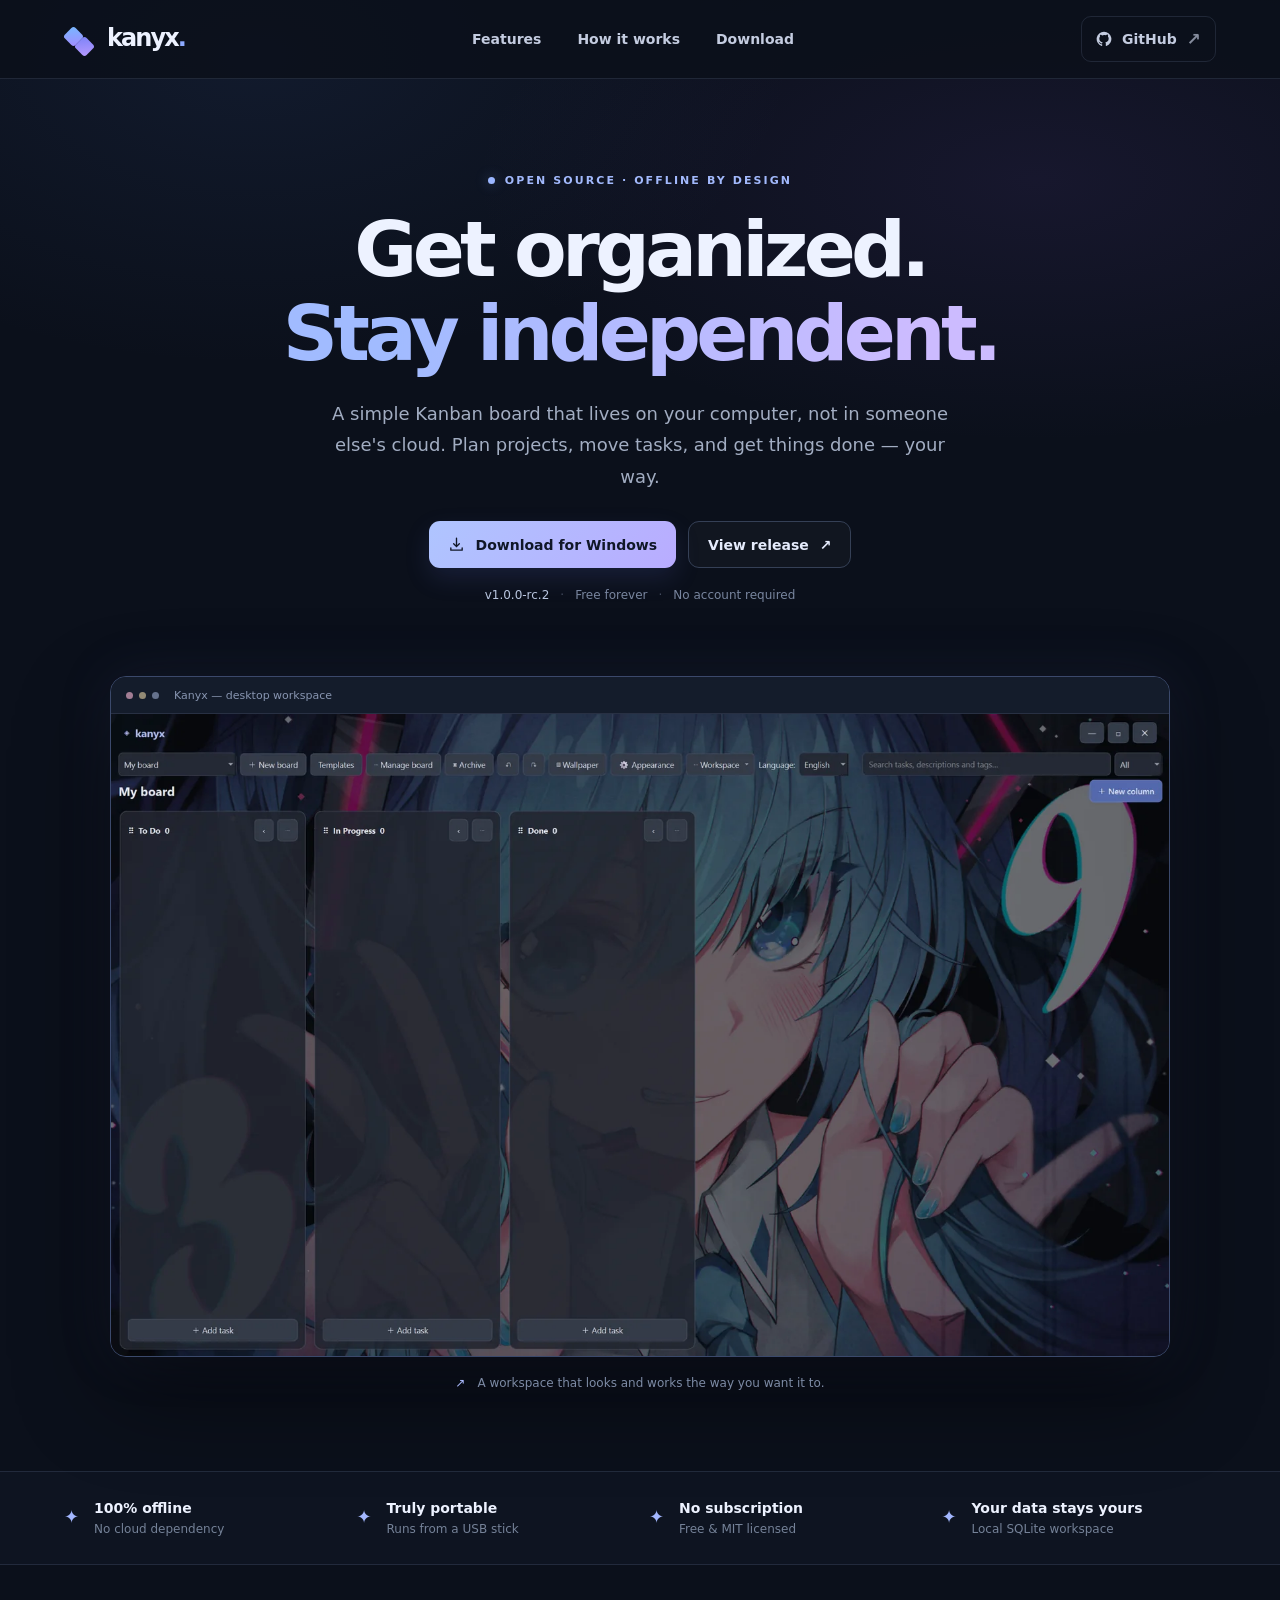
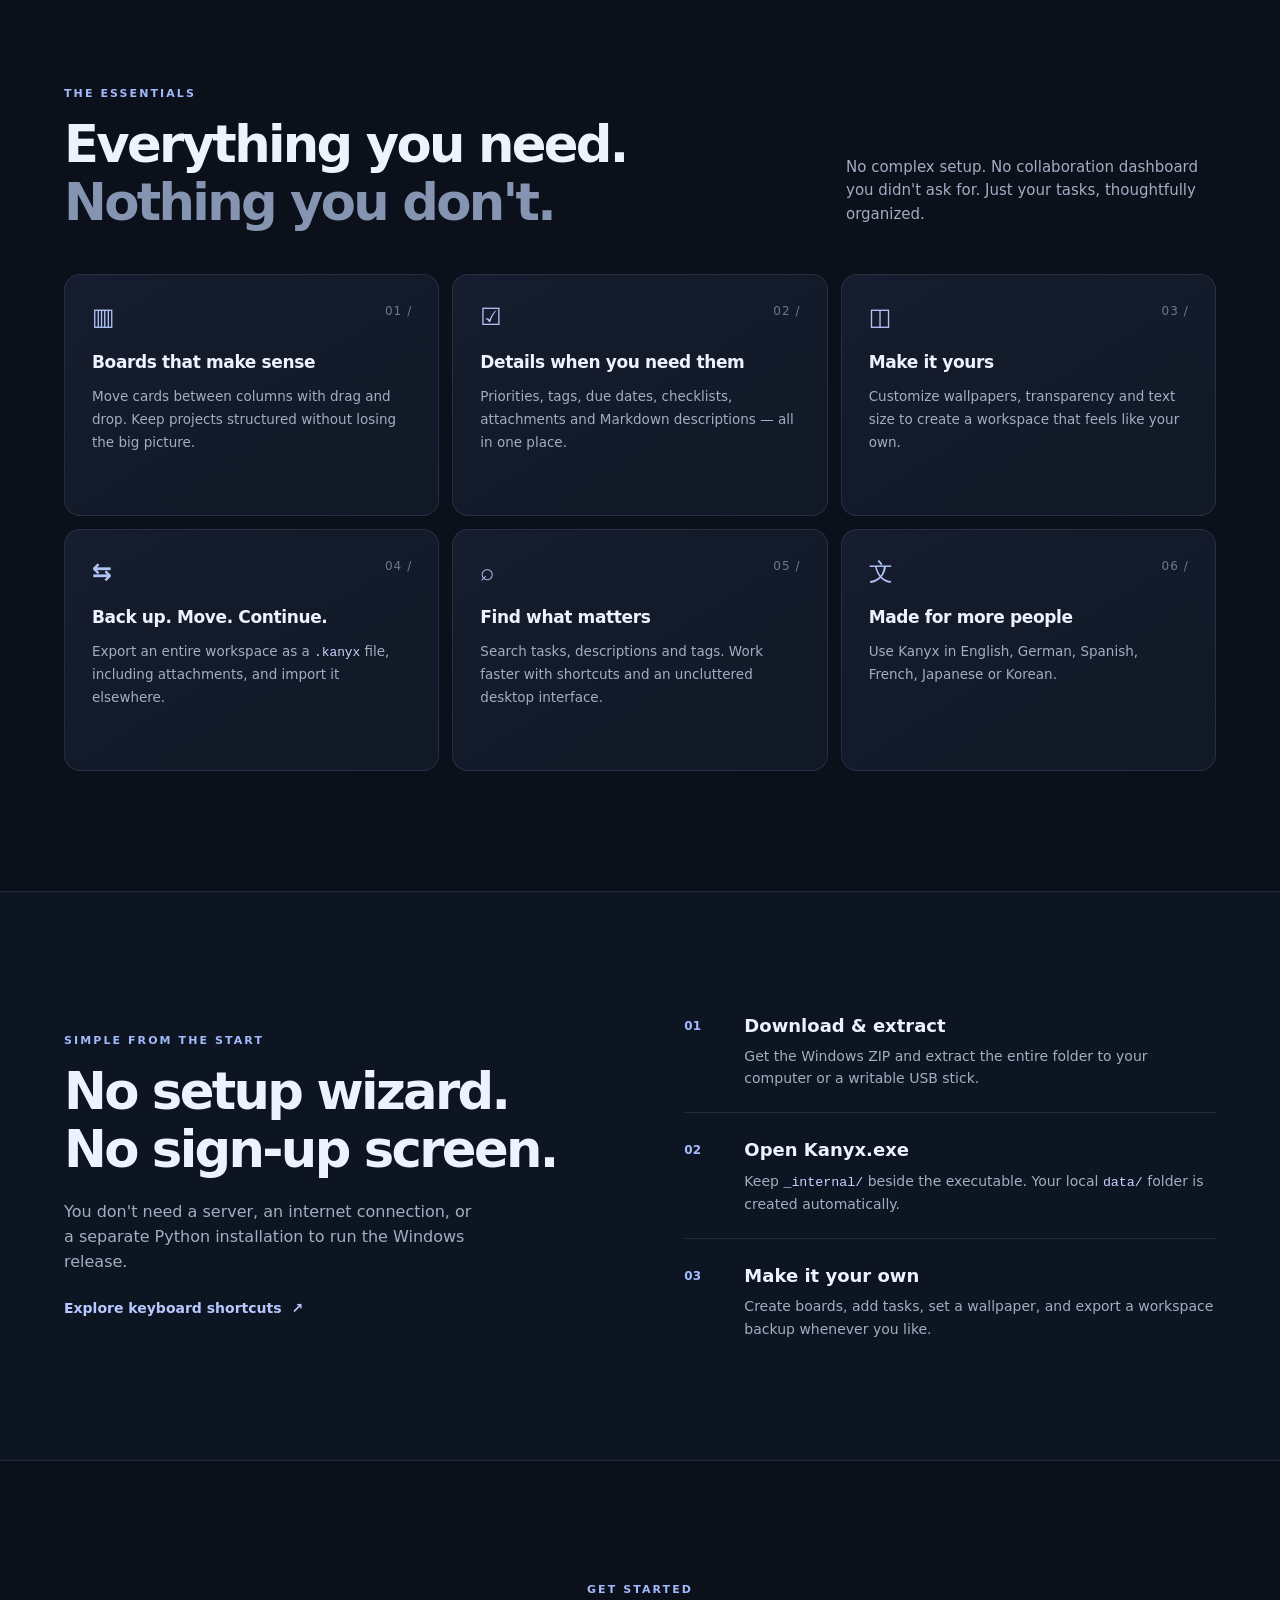
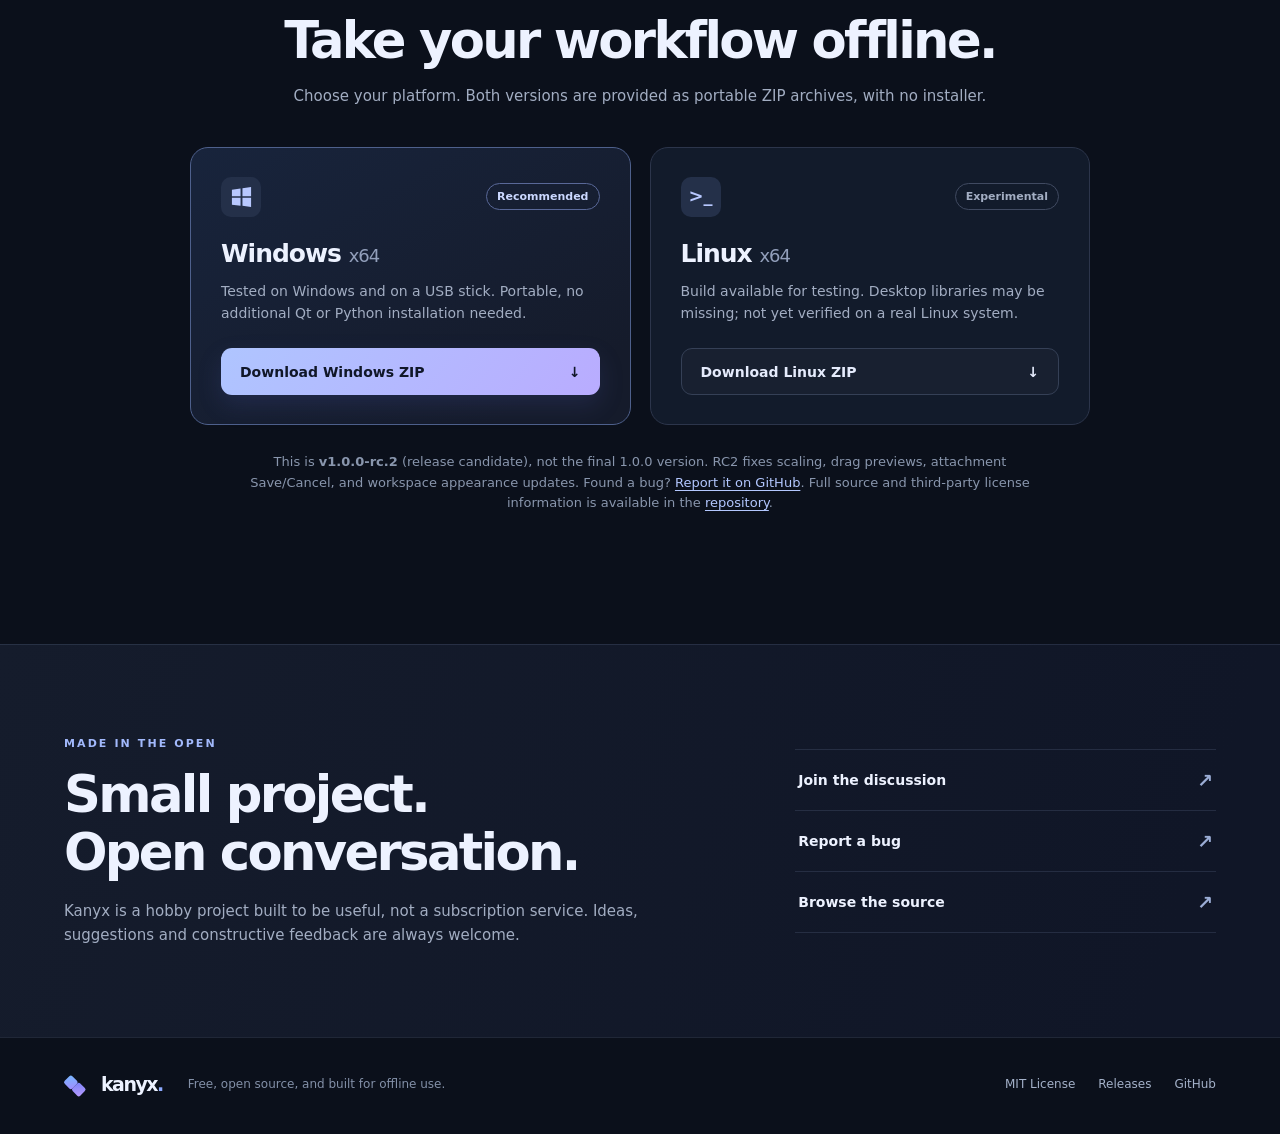
==== docs/index.html @ 256eadd7 "fix: restore website screenshot and retain social card" ====
<!doctype html>
<html lang="en">
<head>
  <meta charset="utf-8">
  <meta name="viewport" content="width=device-width, initial-scale=1">
  <meta name="theme-color" content="#0b101b">
  <meta name="description" content="Kanyx is a free, open-source Kanban desktop app. Organize tasks, checklists and boards completely offline. Portable Windows download and experimental Linux build.">
  <meta name="robots" content="index, follow">
  <link rel="canonical" href="https://zehnzwanzig.github.io/kanyx/">
  <link rel="icon" href="site-assets/favicon.svg" type="image/svg+xml">
  <link rel="stylesheet" href="site-assets/styles.css">

  <meta property="og:type" content="website">
  <meta property="og:site_name" content="Kanyx">
  <meta property="og:title" content="Kanyx — A portable offline Kanban board">
  <meta property="og:description" content="Your boards. Your files. Your space. Free and open-source task management for Windows, with an experimental Linux build.">
  <meta property="og:url" content="https://zehnzwanzig.github.io/kanyx/">
  <meta property="og:image" content="https://zehnzwanzig.github.io/kanyx/site-assets/kanyx_smc.png">
  <meta property="og:image:alt" content="Kanyx desktop Kanban board with three translucent columns and a custom wallpaper">
  <meta name="twitter:card" content="summary_large_image">
  <meta name="twitter:image" content="https://zehnzwanzig.github.io/kanyx/site-assets/kanyx_smc.png">
  <meta name="color-scheme" content="dark">
  <title>Kanyx — Portable offline Kanban board</title>
  <script type="application/ld+json">{
    "@context":"https://schema.org",
    "@type":"SoftwareApplication",
    "name":"Kanyx",
    "url":"https://zehnzwanzig.github.io/kanyx/",
    "description":"A free, offline-first, portable Kanban board for task management.",
    "applicationCategory":"ProductivityApplication",
    "operatingSystem":"Windows, Linux (experimental)",
    "softwareVersion":"1.0.0-rc.2",
    "license":"https://github.com/zehnzwanzig/kanyx/blob/main/LICENSE",
    "downloadUrl":"https://github.com/zehnzwanzig/kanyx/releases/tag/v1.0.0-rc.2",
    "image":"https://zehnzwanzig.github.io/kanyx/site-assets/kanyx_smc.png",
    "offers":{"@type":"Offer","price":"0","priceCurrency":"USD"}
  }</script>
</head>
<body>
  <a class="skip" href="#main">Skip to content</a>
  <div class="page-glow" aria-hidden="true"></div>
  <header class="site-header">
    <div class="container header-inner">
      <a class="brand" href="#top" aria-label="Kanyx home">
        <span class="brand-mark" aria-hidden="true"><span></span><span></span></span>
        <span>kanyx<span class="brand-period">.</span></span>
      </a>
      <nav class="site-nav" aria-label="Main navigation">
        <a href="#features">Features</a>
        <a href="#how-it-works">How it works</a>
        <a href="#download">Download</a>
      </nav>
      <a class="header-github" href="https://github.com/zehnzwanzig/kanyx" target="_blank" rel="noopener noreferrer" aria-label="View Kanyx on GitHub (opens in a new tab)">
        <svg viewBox="0 0 24 24" aria-hidden="true"><path d="M12 .95a11.05 11.05 0 0 0-3.49 21.54c.55.1.76-.23.76-.53v-2.1c-3.08.67-3.73-1.31-3.73-1.31-.5-1.27-1.23-1.6-1.23-1.6-1-.68.08-.67.08-.67 1.1.08 1.68 1.14 1.68 1.14.98 1.67 2.57 1.19 3.2.91.1-.71.38-1.19.69-1.46-2.46-.28-5.04-1.23-5.04-5.46 0-1.21.43-2.2 1.14-2.98-.11-.28-.49-1.41.11-2.93 0 0 .93-.3 3.04 1.14A10.6 10.6 0 0 1 12 6.16c.94 0 1.88.13 2.76.37 2.11-1.44 3.03-1.14 3.03-1.14.6 1.52.22 2.65.11 2.93.71.78 1.14 1.77 1.14 2.98 0 4.24-2.58 5.17-5.05 5.45.39.34.74 1.01.74 2.04v3.17c0 .3.2.64.77.53A11.05 11.05 0 0 0 12 .95Z"/></svg>
        <span>GitHub</span><span class="external-arrow" aria-hidden="true">↗</span>
      </a>
    </div>
  </header>

  <main id="main">
    <section id="top" class="hero container" aria-labelledby="hero-title">
      <div class="hero-copy">
        <p class="eyebrow"><span class="status-dot"></span> OPEN SOURCE · OFFLINE BY DESIGN</p>
        <h1 id="hero-title">Get organized.<br><span class="accent-gradient">Stay independent.</span></h1>
        <p class="hero-description">A simple Kanban board that lives on your computer, not in someone else's cloud. Plan projects, move tasks, and get things done — your way.</p>
        <div class="hero-buttons">
          <a class="button button-primary" href="https://github.com/zehnzwanzig/kanyx/releases/download/v1.0.0-rc.2/Kanyx-v1.0.0-rc.2-windows-x64.zip"><svg viewBox="0 0 24 24" aria-hidden="true"><path d="M12 3v12m0 0 4-4m-4 4-4-4M4 17v3h16v-3"/></svg> Download for Windows</a>
          <a class="button button-outline" href="https://github.com/zehnzwanzig/kanyx/releases/tag/v1.0.0-rc.2">View release <span aria-hidden="true">↗</span></a>
        </div>
        <p class="version-line"><span>v1.0.0-rc.2</span><span class="separator" aria-hidden="true">·</span>Free forever<span class="separator" aria-hidden="true">·</span>No account required</p>
      </div>
      <div class="hero-visual">
        <div class="screenshot-frame">
          <div class="window-bar" aria-hidden="true"><div class="window-dots"><i></i><i></i><i></i></div><span>Kanyx — desktop workspace</span><span class="window-spacer"></span></div>
          <img src="site-assets/kanyx-screen.webp" alt="Kanyx Kanban application with To Do, In Progress and Done columns" width="1600" height="953" fetchpriority="high">
        </div>
        <div class="screenshot-caption"><span class="caption-icon" aria-hidden="true">↗</span> A workspace that looks and works the way you want it to.</div>
      </div>
    </section>

    <section class="proof-strip" aria-label="At a glance">
      <div class="container proof-items">
        <div><span class="proof-star" aria-hidden="true">✦</span><strong>100% offline</strong><span>No cloud dependency</span></div>
        <div><span class="proof-star" aria-hidden="true">✦</span><strong>Truly portable</strong><span>Runs from a USB stick</span></div>
        <div><span class="proof-star" aria-hidden="true">✦</span><strong>No subscription</strong><span>Free & MIT licensed</span></div>
        <div><span class="proof-star" aria-hidden="true">✦</span><strong>Your data stays yours</strong><span>Local SQLite workspace</span></div>
      </div>
    </section>

    <section id="features" class="section container" aria-labelledby="features-title">
      <div class="section-top"><div><span class="section-tag">THE ESSENTIALS</span><h2 id="features-title">Everything you need.<br><span>Nothing you don't.</span></h2></div><p>No complex setup. No collaboration dashboard you didn't ask for. Just your tasks, thoughtfully organized.</p></div>
      <div class="feature-grid">
        <article class="feature-card"><span class="feature-number">01 /</span><div class="feature-icon" aria-hidden="true">▥</div><h3>Boards that make sense</h3><p>Move cards between columns with drag and drop. Keep projects structured without losing the big picture.</p></article>
        <article class="feature-card"><span class="feature-number">02 /</span><div class="feature-icon" aria-hidden="true">☑</div><h3>Details when you need them</h3><p>Priorities, tags, due dates, checklists, attachments and Markdown descriptions — all in one place.</p></article>
        <article class="feature-card"><span class="feature-number">03 /</span><div class="feature-icon" aria-hidden="true">◫</div><h3>Make it yours</h3><p>Customize wallpapers, transparency and text size to create a workspace that feels like your own.</p></article>
        <article class="feature-card"><span class="feature-number">04 /</span><div class="feature-icon" aria-hidden="true">⇆</div><h3>Back up. Move. Continue.</h3><p>Export an entire workspace as a <code>.kanyx</code> file, including attachments, and import it elsewhere.</p></article>
        <article class="feature-card"><span class="feature-number">05 /</span><div class="feature-icon" aria-hidden="true">⌕</div><h3>Find what matters</h3><p>Search tasks, descriptions and tags. Work faster with shortcuts and an uncluttered desktop interface.</p></article>
        <article class="feature-card"><span class="feature-number">06 /</span><div class="feature-icon" aria-hidden="true">文</div><h3>Made for more people</h3><p>Use Kanyx in English, German, Spanish, French, Japanese or Korean.</p></article>
      </div>
    </section>

    <section id="how-it-works" class="section steps-section" aria-labelledby="steps-title">
      <div class="container steps-layout">
        <div><span class="section-tag">SIMPLE FROM THE START</span><h2 id="steps-title">No setup wizard.<br>No sign-up screen.</h2><p class="section-description">You don't need a server, an internet connection, or a separate Python installation to run the Windows release.</p><a class="inline-link" href="https://github.com/zehnzwanzig/kanyx/blob/main/docs/KEYBOARD_SHORTCUTS.md">Explore keyboard shortcuts <span aria-hidden="true">↗</span></a></div>
        <div class="steps">
          <div><span>01</span><div><h3>Download & extract</h3><p>Get the Windows ZIP and extract the entire folder to your computer or a writable USB stick.</p></div></div>
          <div><span>02</span><div><h3>Open Kanyx.exe</h3><p>Keep <code>_internal/</code> beside the executable. Your local <code>data/</code> folder is created automatically.</p></div></div>
          <div><span>03</span><div><h3>Make it your own</h3><p>Create boards, add tasks, set a wallpaper, and export a workspace backup whenever you like.</p></div></div>
        </div>
      </div>
    </section>

    <section id="download" class="section container download-section" aria-labelledby="download-title">
      <div class="download-heading"><span class="section-tag">GET STARTED</span><h2 id="download-title">Take your workflow offline.</h2><p>Choose your platform. Both versions are provided as portable ZIP archives, with no installer.</p></div>
      <div class="download-grid">
        <article class="download-card featured"><div class="platform-head"><div class="platform-icon" aria-hidden="true"><svg viewBox="0 0 24 24"><path d="m2 5 9-1.25v8H2zm11-1.6L22 2v9.75h-9zm-11 10H11v8.3L2 20.5zm11 0h9V23l-9-1.3z"/></svg></div><span class="platform-status">Recommended</span></div><h3>Windows <span>x64</span></h3><p>Tested on Windows and on a USB stick. Portable, no additional Qt or Python installation needed.</p><a class="button button-primary full-button" href="https://github.com/zehnzwanzig/kanyx/releases/download/v1.0.0-rc.2/Kanyx-v1.0.0-rc.2-windows-x64.zip">Download Windows ZIP <span aria-hidden="true">↓</span></a></article>
        <article class="download-card"><div class="platform-head"><div class="platform-icon" aria-hidden="true">&gt;_</div><span class="platform-status muted">Experimental</span></div><h3>Linux <span>x64</span></h3><p>Build available for testing. Desktop libraries may be missing; not yet verified on a real Linux system.</p><a class="button button-outline full-button" href="https://github.com/zehnzwanzig/kanyx/releases/download/v1.0.0-rc.2/Kanyx-v1.0.0-rc.2-linux-x64-experimental.zip">Download Linux ZIP <span aria-hidden="true">↓</span></a></article>
      </div>
      <p class="download-note">This is <strong>v1.0.0-rc.2</strong> (release candidate), not the final 1.0.0 version. RC2 fixes scaling, drag previews, attachment Save/Cancel, and workspace appearance updates. Found a bug? <a href="https://github.com/zehnzwanzig/kanyx/issues/new/choose">Report it on GitHub</a>. Full source and third-party license information is available in the <a href="https://github.com/zehnzwanzig/kanyx">repository</a>.</p>
    </section>

    <section class="community-section"><div class="container community-inner"><div><span class="section-tag">MADE IN THE OPEN</span><h2>Small project.<br>Open conversation.</h2><p>Kanyx is a hobby project built to be useful, not a subscription service. Ideas, suggestions and constructive feedback are always welcome.</p></div><div class="community-links"><a href="https://github.com/zehnzwanzig/kanyx/discussions">Join the discussion <span aria-hidden="true">↗</span></a><a href="https://github.com/zehnzwanzig/kanyx/issues/new/choose">Report a bug <span aria-hidden="true">↗</span></a><a href="https://github.com/zehnzwanzig/kanyx">Browse the source <span aria-hidden="true">↗</span></a></div></div></section>
  </main>
  <footer class="site-footer"><div class="container footer-inner"><a class="brand footer-brand" href="#top"><span class="brand-mark" aria-hidden="true"><span></span><span></span></span><span>kanyx<span class="brand-period">.</span></span></a><span>Free, open source, and built for offline use.</span><div><a href="https://github.com/zehnzwanzig/kanyx/blob/main/LICENSE">MIT License</a><a href="https://github.com/zehnzwanzig/kanyx/releases">Releases</a><a href="https://github.com/zehnzwanzig/kanyx">GitHub</a></div></div></footer>
</body>
</html>
---- docs/site-assets/styles.css ----
:root{color-scheme:dark;--bg:#0b101b;--ink:#edf2ff;--muted:#a2adc2;--quiet:#758298;--line:rgba(170,192,239,.13);--card:#121a29;--highlight:#abc3ff;--accent:#8daaff;--accent2:#ad92ff;--max:1152px;--radius:20px;font-family:Inter,"Segoe UI",system-ui,-apple-system,BlinkMacSystemFont,"Helvetica Neue",Arial,sans-serif;font-synthesis:none;-webkit-font-smoothing:antialiased}
*{box-sizing:border-box}html{scroll-behavior:smooth;scroll-padding-top:84px}body{margin:0;background:var(--bg);color:var(--ink);line-height:1.58;overflow-x:hidden}a{color:inherit;text-decoration:none}a:focus-visible{outline:2px solid #bed0ff;outline-offset:4px;border-radius:4px}button{font:inherit}svg{display:block}img{max-width:100%;height:auto;display:block}.container{width:min(var(--max),calc(100% - 64px));margin-inline:auto}.skip{position:absolute;z-index:100;top:-120px;left:16px;padding:10px 18px;background:#dce7ff;color:#101724;border-radius:8px}.skip:focus{top:12px}.page-glow{position:absolute;top:0;left:0;right:0;height:690px;pointer-events:none;background:radial-gradient(ellipse 44% 38% at 81% 26%,rgba(104,70,169,.13),transparent 100%),radial-gradient(ellipse 42% 45% at 20% 8%,rgba(66,101,174,.12),transparent 100%);z-index:-1}
.site-header{position:relative;border-bottom:1px solid var(--line);z-index:5;background:rgba(11,16,27,.85)}.header-inner{display:flex;min-height:78px;align-items:center;justify-content:space-between;gap:24px}.brand{display:inline-flex;align-items:center;gap:14px;font-size:24px;font-weight:760;letter-spacing:-.08em}.brand-period{color:var(--accent)}.brand-mark{display:inline-flex;position:relative;width:29px;height:29px;flex:0 0 29px}.brand-mark span{width:15px;height:15px;background:linear-gradient(130deg,#76b8ff,#a38cff);transform:rotate(45deg);position:absolute;left:2px;top:4px;border-radius:3px}.brand-mark span+span{background:linear-gradient(130deg,#7c83f7,#b79aff);left:13px;top:14px}.site-nav{display:flex;gap:36px;align-items:center}.site-nav a,.header-github{font-size:14px;font-weight:560;color:#c4cce0;transition:color .2s}.site-nav a:hover,.header-github:hover{color:#fff}.header-github{display:inline-flex;align-items:center;gap:10px;padding:9px 14px;border:1px solid var(--line);border-radius:10px}.header-github svg{width:16px;height:16px;fill:currentColor}.external-arrow{opacity:.66;font-size:17px}
.hero{padding-top:87px;padding-bottom:78px}.hero-copy{text-align:center;max-width:785px;margin:0 auto}.eyebrow,.section-tag{font-size:11px;font-weight:760;letter-spacing:.19em;color:#a2b9fc}.eyebrow{display:inline-flex;align-items:center;gap:10px;margin:0 0 19px}.status-dot{height:7px;width:7px;border-radius:50%;background:#9bb6ff;box-shadow:0 0 13px rgba(137,174,255,.4)}h1,h2,h3,p{margin-top:0}.hero h1{font-size:clamp(46px,6vw,78px);line-height:1.085;letter-spacing:-.062em;margin-bottom:23px;font-weight:780}.accent-gradient{background:linear-gradient(95deg,#a1bbff 16%,#ccbbff 88%);-webkit-background-clip:text;background-clip:text;color:transparent}.hero-description{color:var(--muted);max-width:640px;margin:0 auto 29px;font-size:clamp(16px,1.7vw,18px);line-height:1.75}.hero-buttons{display:flex;align-items:center;justify-content:center;gap:12px;flex-wrap:wrap}.button{display:inline-flex;align-items:center;justify-content:center;gap:11px;font-weight:700;font-size:14px;white-space:nowrap;border-radius:11px;min-height:47px;padding:11px 19px;transition:transform .18s,background-color .18s,border-color .18s}.button:hover{transform:translateY(-2px)}.button svg{width:17px;height:17px;fill:none;stroke:currentColor;stroke-width:1.9;stroke-linecap:round;stroke-linejoin:round}.button-primary{color:#101728;background:linear-gradient(125deg,#afc5ff,#b9acff);box-shadow:0 10px 24px rgba(90,102,193,.17)}.button-primary:hover{background:linear-gradient(125deg,#c0d1ff,#cbbdff)}.button-outline{border:1px solid #354056;color:#e5ebfc;background:rgba(255,255,255,.025)}.button-outline:hover{background:#192234;border-color:#617097}.version-line{font-size:12px;margin:18px 0 0;color:#79869f;display:flex;align-items:center;gap:11px;justify-content:center;flex-wrap:wrap}.version-line span:first-child{color:#b8c5df}.separator{opacity:.5}
.hero-visual{margin:71px auto 0;max-width:1060px}.screenshot-frame{background:#151b2a;overflow:hidden;border:1px solid #3b496b;border-radius:16px;box-shadow:0 36px 95px rgba(0,0,0,.48),0 0 55px rgba(87,90,163,.13)}.screenshot-frame>img{display:block;width:100%;height:auto;aspect-ratio:auto;object-fit:contain}.window-bar{height:37px;display:flex;align-items:center;padding:0 15px;gap:15px;border-bottom:1px solid rgba(175,188,227,.13);font-size:11px;color:#8895b1;background:#141c2b}.window-dots{display:flex;gap:6px}.window-dots i{width:7px;height:7px;border-radius:50%;background:#66728d}.window-dots i:first-child{background:#a27d94}.window-dots i:nth-child(2){background:#938a75}.window-spacer{flex:1}.screenshot-caption{font-size:12px;text-align:center;color:#7d8ba5;margin-top:17px}.caption-icon{color:#acbcff;padding-right:8px}
.proof-strip{border-top:1px solid var(--line);border-bottom:1px solid var(--line);background:rgba(22,31,48,.28)}.proof-items{display:grid;grid-template-columns:repeat(4,1fr);gap:18px;padding-block:25px}.proof-items>div{display:grid;grid-template-columns:20px 1fr;grid-template-rows:auto auto;align-items:center;column-gap:10px;row-gap:1px}.proof-items strong{font-size:14px;font-weight:720}.proof-items span:last-child{grid-column:2;color:var(--quiet);font-size:12px}.proof-star{grid-row:span 2;font-size:18px;color:#a3b7ff}
.section{padding-block:120px}.section-top{display:flex;justify-content:space-between;align-items:end;gap:70px;margin-bottom:42px}.section-tag{display:block;margin-bottom:14px}.section h2,.community-section h2{letter-spacing:-.052em;line-height:1.13;font-size:clamp(33px,4vw,52px);font-weight:740;margin-bottom:0}.section h2 span{color:#8594b0}.section-top>p{font-size:15px;color:var(--muted);max-width:370px;margin:0 0 5px}.feature-grid{display:grid;grid-template-columns:repeat(3,minmax(0,1fr));gap:13px}.feature-card{border:1px solid var(--line);border-radius:16px;background:linear-gradient(148deg,#151d2e 0%,#111826 92%);padding:28px 27px 31px;min-height:242px;position:relative;transition:border-color .2s,transform .2s}.feature-card:hover{border-color:#4a5680;transform:translateY(-2px)}.feature-number{position:absolute;right:26px;top:27px;font-size:12px;letter-spacing:.09em;color:#687890}.feature-icon{font-size:24px;font-weight:550;color:#b1c2f7;margin-bottom:16px;line-height:1.2;min-height:30px}.feature-card h3{font-size:17px;font-weight:730;letter-spacing:-.022em;margin-bottom:9px}.feature-card p{color:var(--muted);font-size:13.5px;line-height:1.7;margin:0}.feature-card code,.steps code{color:#c7d4ff;font-size:.95em}
.steps-section{border-block:1px solid var(--line);background:#0e1522}.steps-layout{display:grid;grid-template-columns:.96fr 1fr;gap:110px;align-items:center}.section-description{color:var(--muted);max-width:420px;margin-top:20px;margin-bottom:20px}.inline-link{color:#b7c8ff;font-weight:700;font-size:14px}.inline-link:hover{text-decoration:underline}.inline-link span{padding-left:5px}.steps{position:relative}.steps>div{display:flex;gap:23px;padding:23px 0;border-bottom:1px solid var(--line)}.steps>div:first-child{padding-top:0}.steps>div:last-child{border-bottom:0;padding-bottom:0}.steps>div>span{flex:0 0 37px;font-size:12px;color:#a4baff;padding-top:5px;font-weight:760}.steps h3{font-size:18px;font-weight:700;margin:0 0 5px}.steps p{font-size:14px;color:var(--muted);margin:0}
.download-section{padding-bottom:130px}.download-heading{text-align:center;margin-bottom:38px}.download-heading p{font-size:15px;color:var(--muted);margin-top:15px}.download-grid{display:grid;grid-template-columns:repeat(2,minmax(0,1fr));gap:19px;max-width:900px;margin:auto}.download-card{border-radius:18px;border:1px solid #2c354b;background:#121b2b;padding:29px 30px;display:flex;flex-direction:column;min-height:270px}.download-card.featured{border-color:#4e608c;background:linear-gradient(150deg,#18243c,#151b2b 85%)}.platform-head{display:flex;align-items:center;justify-content:space-between;gap:15px;margin-bottom:17px}.platform-icon{display:grid;place-items:center;width:40px;height:40px;border-radius:10px;color:#b8c8ff;background:#243049;font-size:18px;font-weight:800}.platform-icon svg{height:23px;width:23px;fill:currentColor}.platform-status{font-size:11px;color:#cbd8ff;font-weight:750;border:1px solid #596898;border-radius:100px;padding:4px 10px}.platform-status.muted{border-color:#404a61;color:#a3aec3}.download-card h3{font-size:25px;letter-spacing:-.04em;margin-bottom:7px}.download-card h3 span{font-weight:460;font-size:18px;color:#929fbb}.download-card p{color:var(--muted);font-size:14px;margin-bottom:24px}.full-button{width:100%;margin-top:auto;justify-content:space-between}.download-note{font-size:13px;color:#8996ad;max-width:810px;text-align:center;margin:27px auto 0}.download-note a{color:#b3c7ff;text-decoration:underline;text-underline-offset:3px}
.community-section{border-top:1px solid var(--line);padding-block:90px;background:linear-gradient(108deg,#151c2c 0%,#101627 90%)}.community-inner{display:grid;grid-template-columns:1.1fr .7fr;align-items:center;gap:70px}.community-inner p{color:var(--muted);max-width:600px;margin:18px 0 0;font-size:15px}.community-links{display:flex;flex-direction:column;border-top:1px solid var(--line)}.community-links a{padding:15px 3px;border-bottom:1px solid var(--line);display:flex;justify-content:space-between;align-items:center;font-size:14px;font-weight:690}.community-links a:hover{color:#bad0ff}.community-links a span{color:#9badd5;font-size:19px}
.site-footer{border-top:1px solid var(--line);padding:31px 0 36px}.footer-inner{display:flex;align-items:center;gap:25px}.footer-brand{font-size:19px}.footer-brand .brand-mark{transform:scale(.72);transform-origin:left;width:23px;flex-basis:23px}.footer-inner>span{color:#8390a8;font-size:12px}.footer-inner>div{margin-left:auto;display:flex;gap:23px;font-size:12px;color:#a4b1c9}.footer-inner>div a:hover{color:#fff}
@media (max-width:900px){.site-nav{gap:18px}.section-top{gap:25px}.feature-grid{grid-template-columns:repeat(2,minmax(0,1fr))}.steps-layout{gap:50px}.proof-items{grid-template-columns:repeat(2,minmax(0,1fr));row-gap:20px}}
@media (max-width:680px){.container{width:calc(100% - 34px)}.header-inner{min-height:68px}.brand{font-size:21px}.site-nav{display:none}.header-github{padding:8px 12px}.hero{padding-top:65px;padding-bottom:50px}.hero h1{font-size:clamp(40px,9.5vw,56px)}.hero-visual{margin-top:45px}.window-bar{height:30px}.screenshot-frame{border-radius:11px}.screenshot-caption{font-size:11px}.proof-items{gap:19px 11px}.proof-items strong{font-size:13px}.proof-items span:last-child{font-size:11px}.section{padding-block:80px}.section-top{display:block}.section-top>p{margin-top:20px}.feature-grid{grid-template-columns:1fr;gap:11px}.feature-card{min-height:0;padding:24px}.steps-layout{grid-template-columns:1fr;gap:36px}.download-grid{grid-template-columns:1fr}.download-section{padding-bottom:80px}.community-inner{grid-template-columns:1fr;gap:32px}.community-section{padding-block:70px}.footer-inner{flex-wrap:wrap;column-gap:14px}.footer-inner>div{width:100%;margin-left:0}.hero-buttons .button{width:100%;justify-content:center}.hero-copy{max-width:100%}}
@media (prefers-reduced-motion:reduce){html{scroll-behavior:auto}*{transition:none!important}}
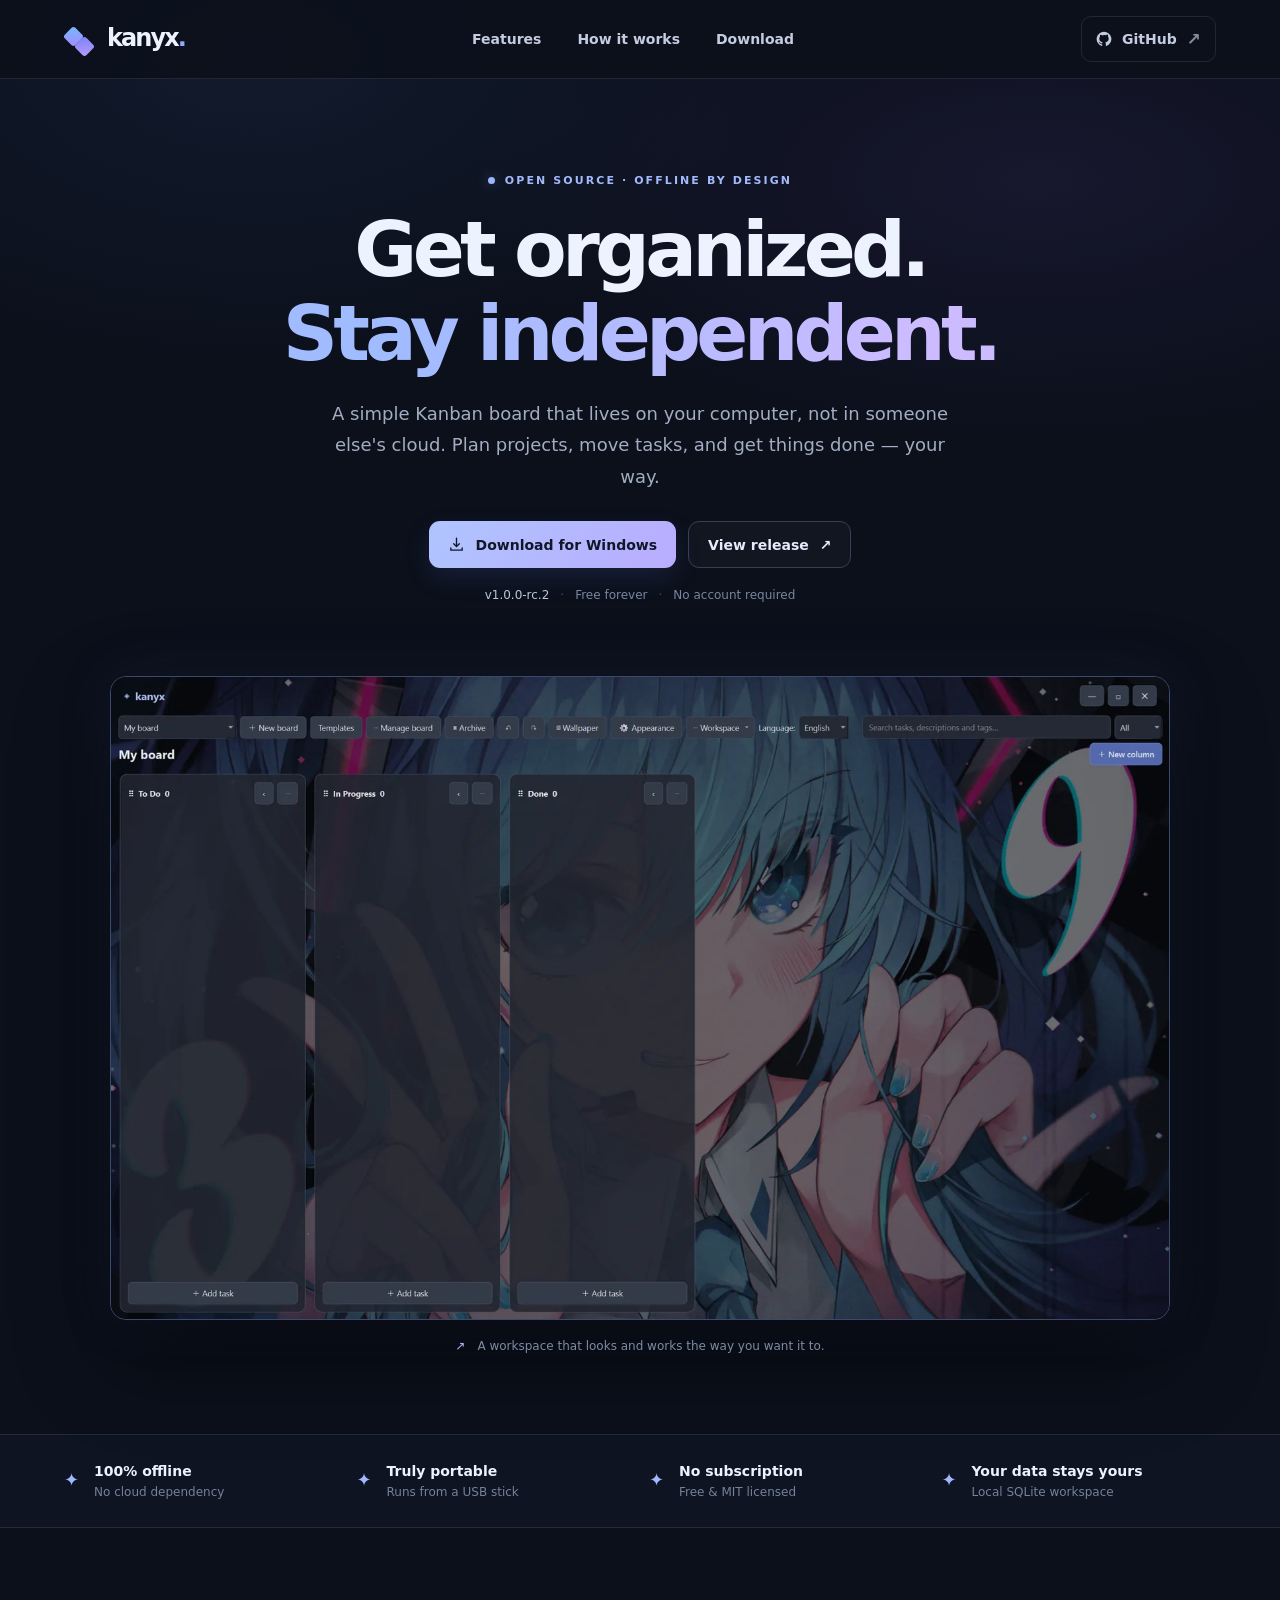
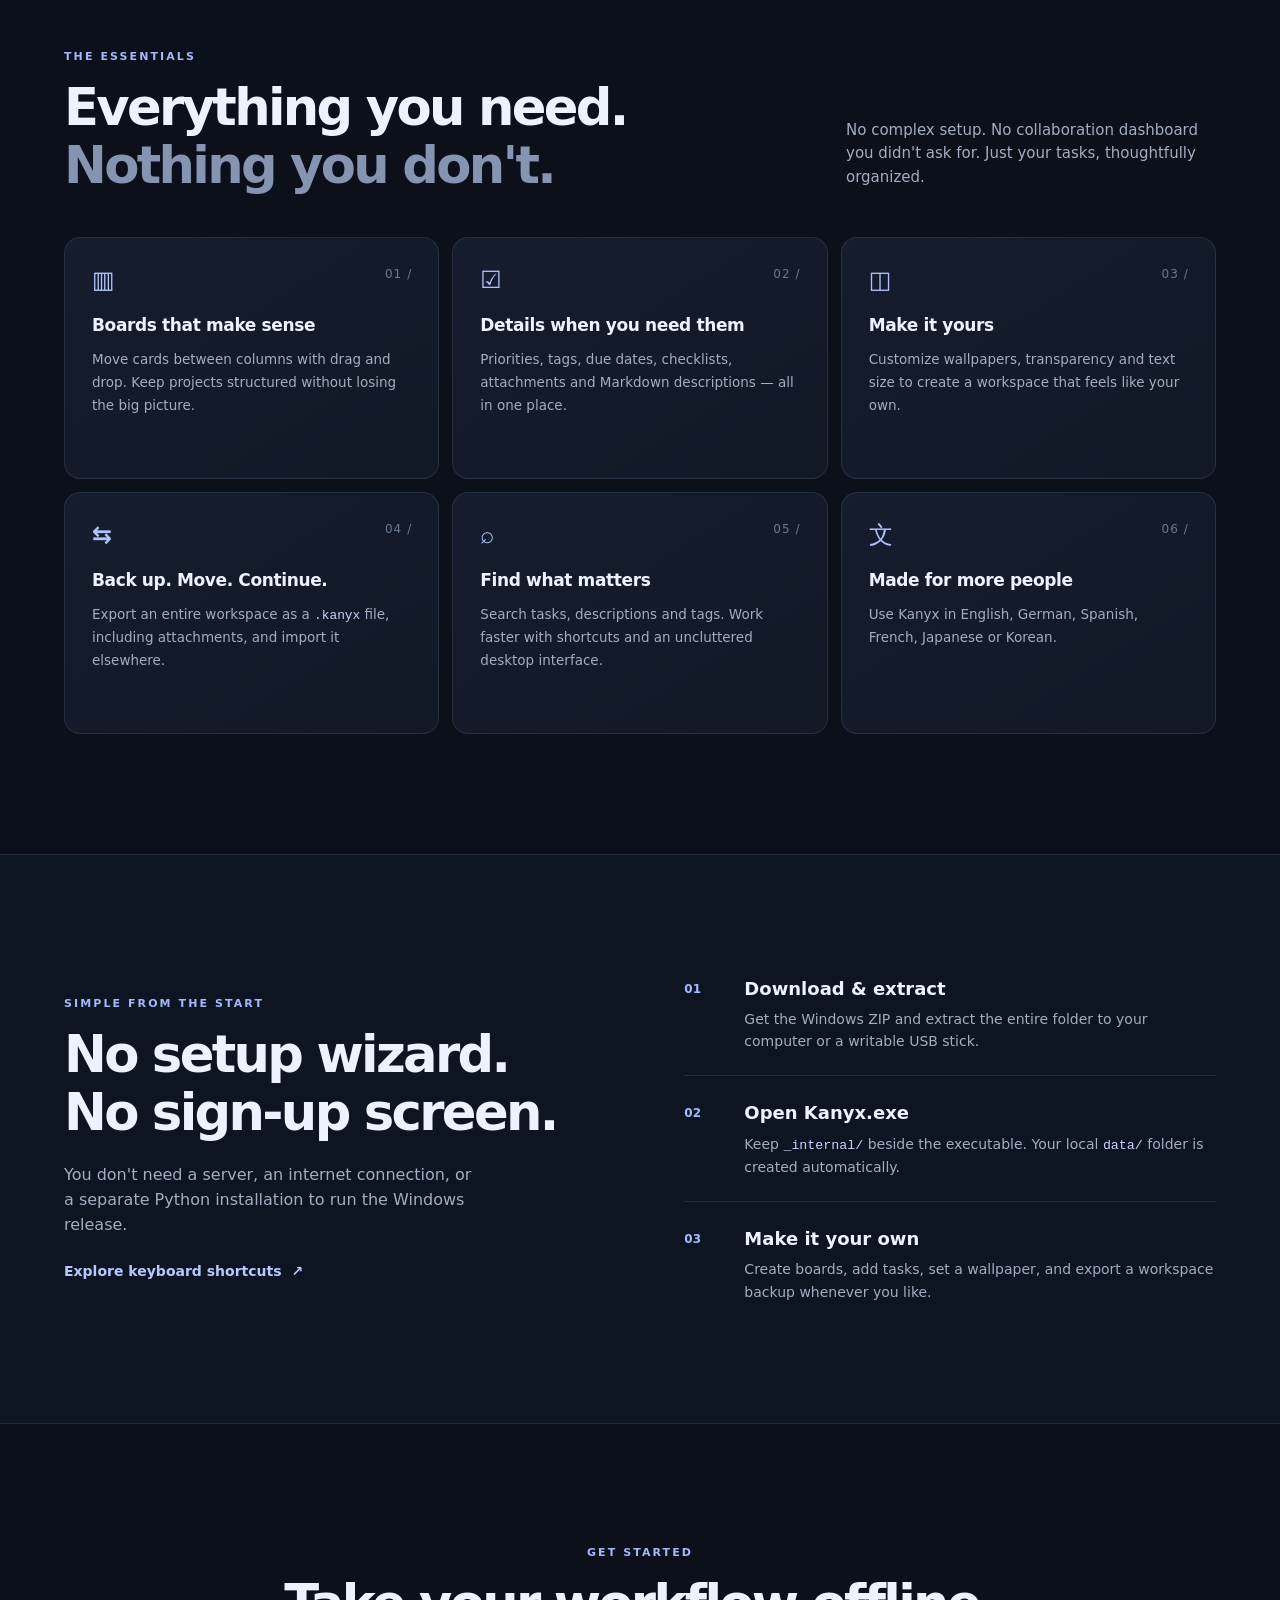
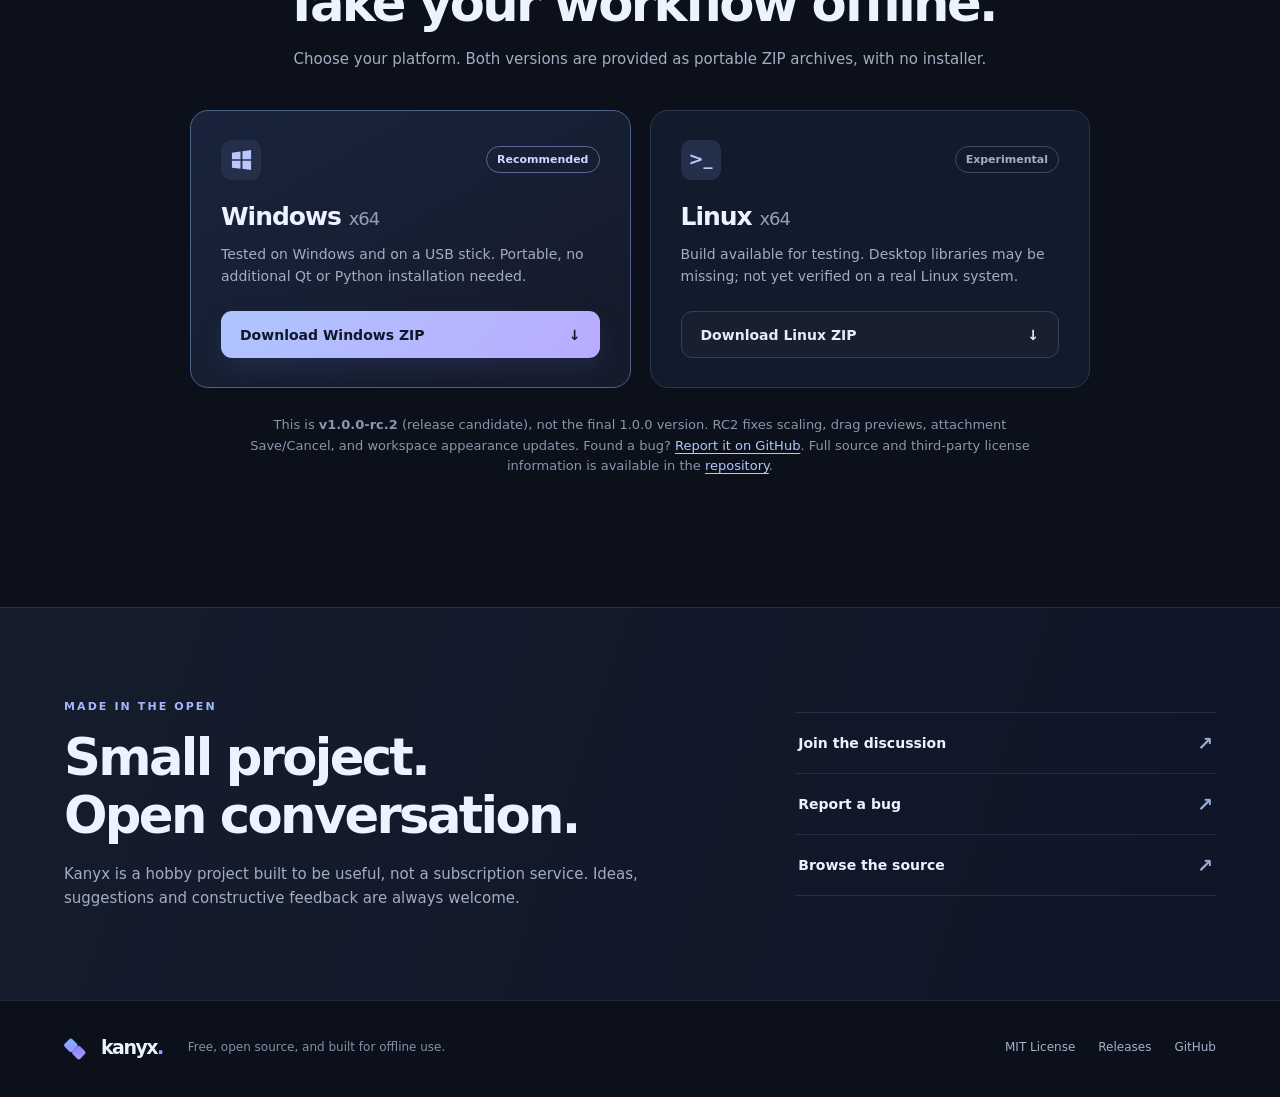
==== commit 008c15fa: "Update index.html" ====
--- a/docs/index.html
+++ b/docs/index.html
@@ -71,7 +71,6 @@
       </div>
       <div class="hero-visual">
         <div class="screenshot-frame">
-          <div class="window-bar" aria-hidden="true"><div class="window-dots"><i></i><i></i><i></i></div><span>Kanyx — desktop workspace</span><span class="window-spacer"></span></div>
           <img src="site-assets/kanyx-screen.webp" alt="Kanyx Kanban application with To Do, In Progress and Done columns" width="1600" height="953" fetchpriority="high">
         </div>
         <div class="screenshot-caption"><span class="caption-icon" aria-hidden="true">↗</span> A workspace that looks and works the way you want it to.</div>
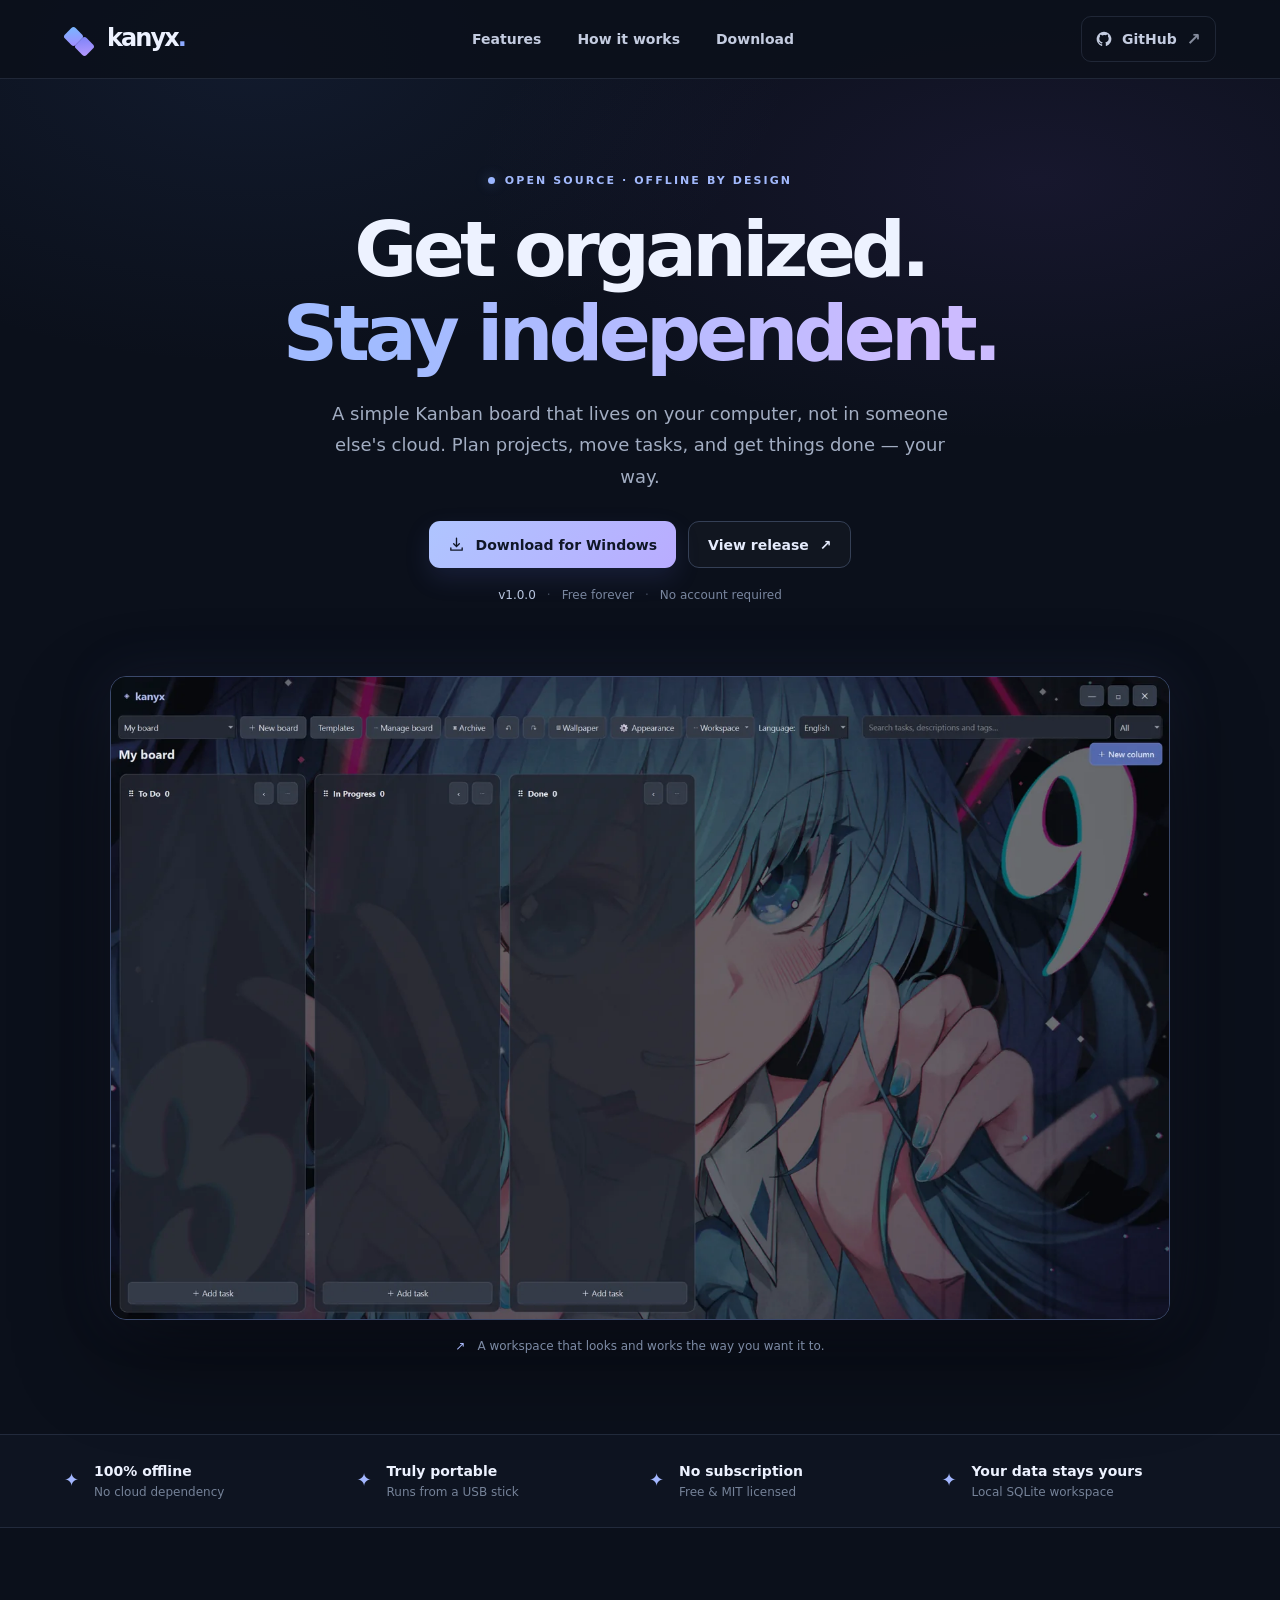
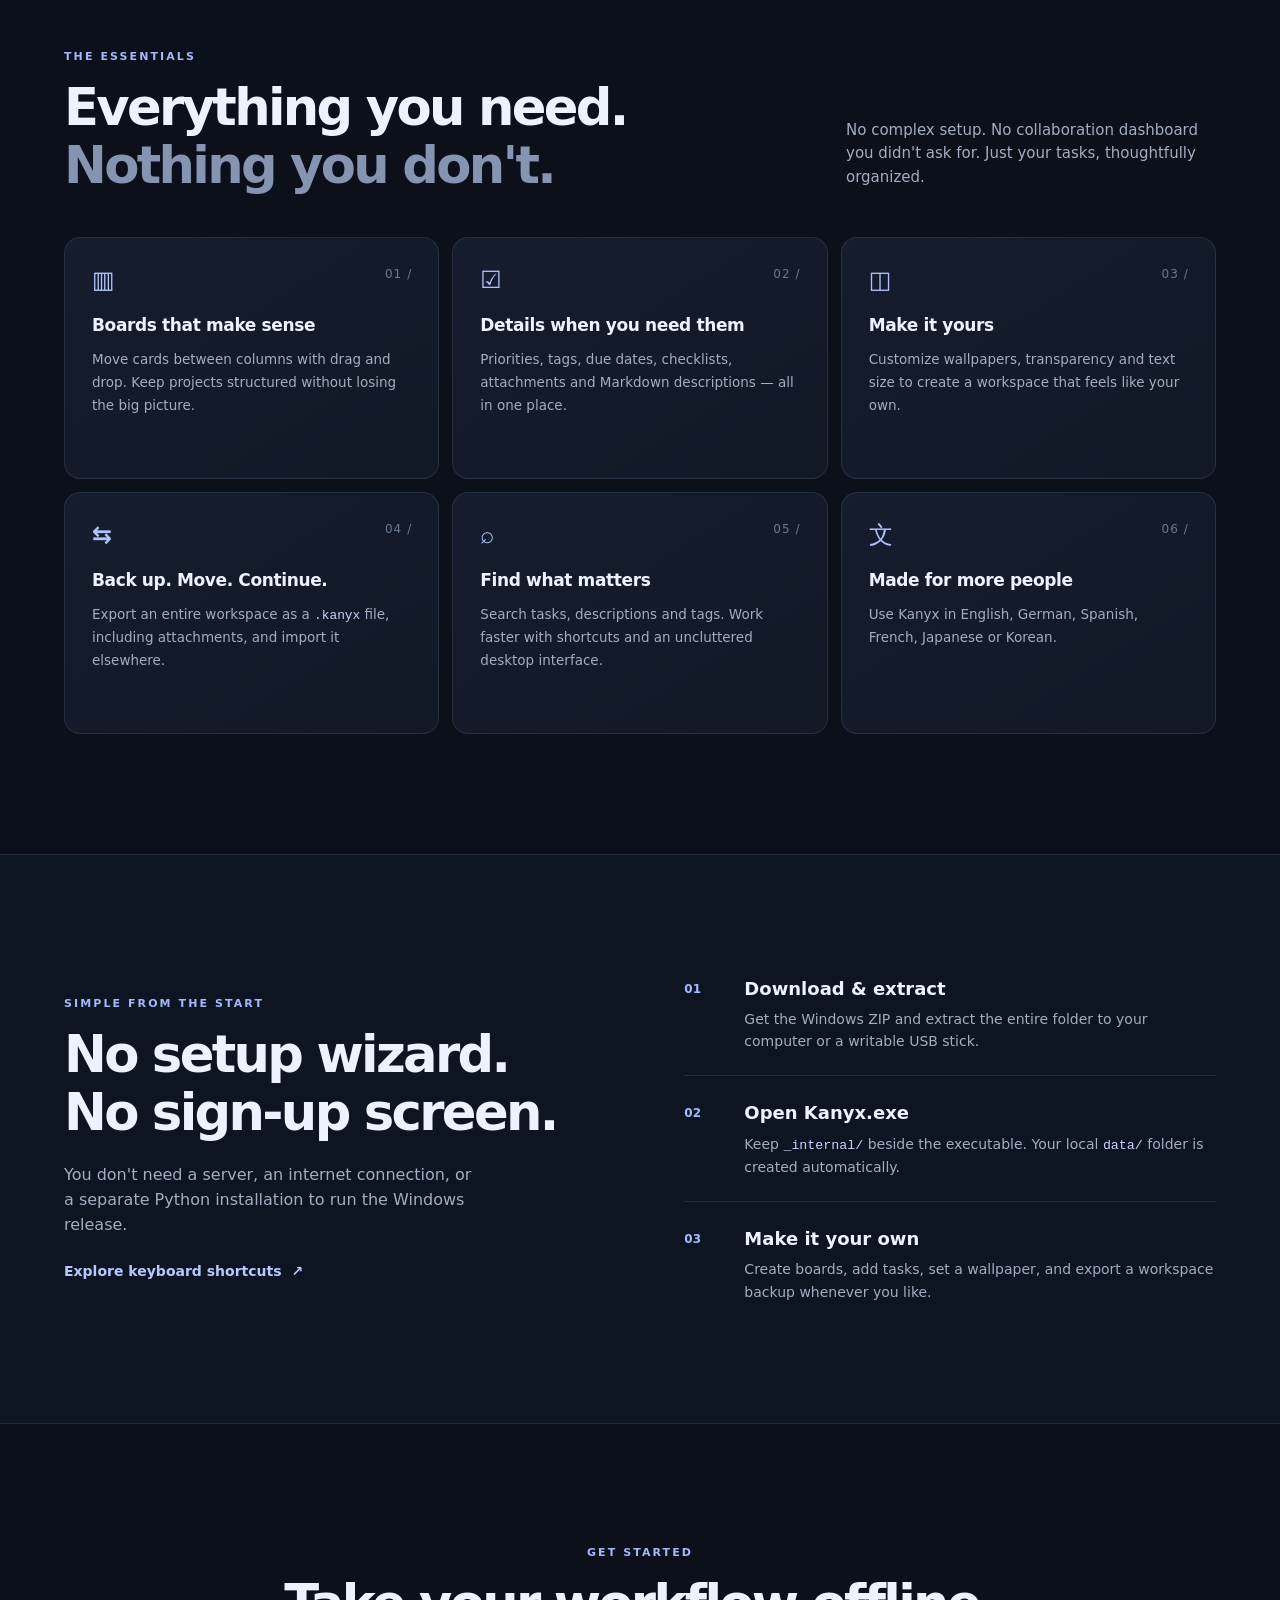
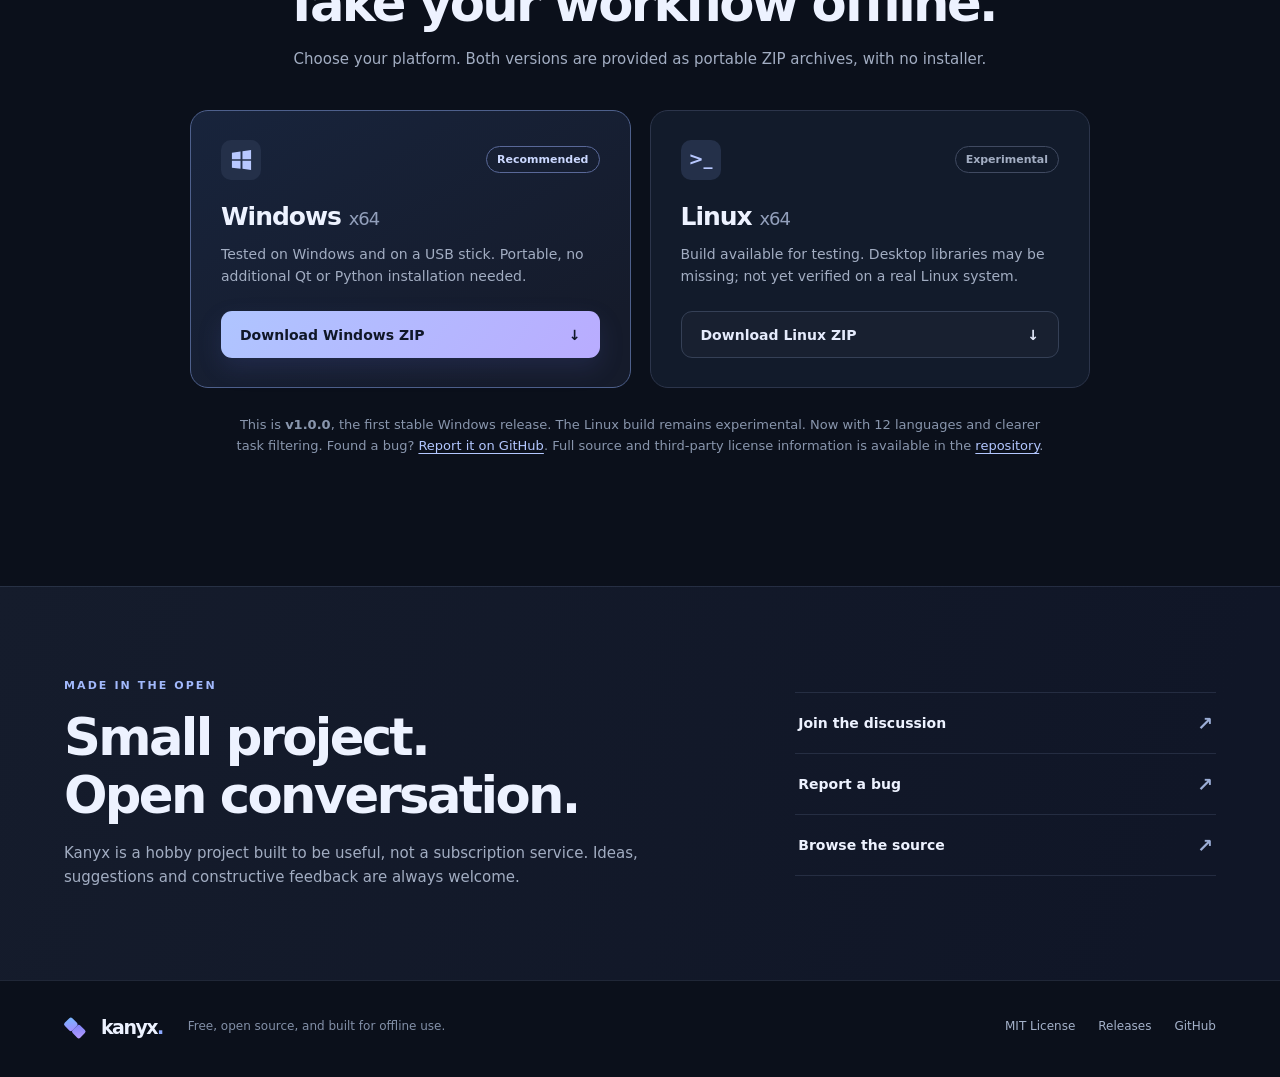
==== commit 8bfdd026: "docs: announce Kanyx 1.0.0 stable release" ====
--- a/docs/index.html
+++ b/docs/index.html
@@ -29,9 +29,9 @@
     "description":"A free, offline-first, portable Kanban board for task management.",
     "applicationCategory":"ProductivityApplication",
     "operatingSystem":"Windows, Linux (experimental)",
-    "softwareVersion":"1.0.0-rc.2",
+    "softwareVersion":"1.0.0",
     "license":"https://github.com/zehnzwanzig/kanyx/blob/main/LICENSE",
-    "downloadUrl":"https://github.com/zehnzwanzig/kanyx/releases/tag/v1.0.0-rc.2",
+    "downloadUrl":"https://github.com/zehnzwanzig/kanyx/releases/tag/v1.0.0",
     "image":"https://zehnzwanzig.github.io/kanyx/site-assets/kanyx_smc.png",
     "offers":{"@type":"Offer","price":"0","priceCurrency":"USD"}
   }</script>
@@ -64,10 +64,10 @@
         <h1 id="hero-title">Get organized.<br><span class="accent-gradient">Stay independent.</span></h1>
         <p class="hero-description">A simple Kanban board that lives on your computer, not in someone else's cloud. Plan projects, move tasks, and get things done — your way.</p>
         <div class="hero-buttons">
-          <a class="button button-primary" href="https://github.com/zehnzwanzig/kanyx/releases/download/v1.0.0-rc.2/Kanyx-v1.0.0-rc.2-windows-x64.zip"><svg viewBox="0 0 24 24" aria-hidden="true"><path d="M12 3v12m0 0 4-4m-4 4-4-4M4 17v3h16v-3"/></svg> Download for Windows</a>
-          <a class="button button-outline" href="https://github.com/zehnzwanzig/kanyx/releases/tag/v1.0.0-rc.2">View release <span aria-hidden="true">↗</span></a>
+          <a class="button button-primary" href="https://github.com/zehnzwanzig/kanyx/releases/download/v1.0.0/Kanyx-v1.0.0-windows-x64.zip"><svg viewBox="0 0 24 24" aria-hidden="true"><path d="M12 3v12m0 0 4-4m-4 4-4-4M4 17v3h16v-3"/></svg> Download for Windows</a>
+          <a class="button button-outline" href="https://github.com/zehnzwanzig/kanyx/releases/tag/v1.0.0">View release <span aria-hidden="true">↗</span></a>
         </div>
-        <p class="version-line"><span>v1.0.0-rc.2</span><span class="separator" aria-hidden="true">·</span>Free forever<span class="separator" aria-hidden="true">·</span>No account required</p>
+        <p class="version-line"><span>v1.0.0</span><span class="separator" aria-hidden="true">·</span>Free forever<span class="separator" aria-hidden="true">·</span>No account required</p>
       </div>
       <div class="hero-visual">
         <div class="screenshot-frame">
@@ -112,10 +112,10 @@
     <section id="download" class="section container download-section" aria-labelledby="download-title">
       <div class="download-heading"><span class="section-tag">GET STARTED</span><h2 id="download-title">Take your workflow offline.</h2><p>Choose your platform. Both versions are provided as portable ZIP archives, with no installer.</p></div>
       <div class="download-grid">
-        <article class="download-card featured"><div class="platform-head"><div class="platform-icon" aria-hidden="true"><svg viewBox="0 0 24 24"><path d="m2 5 9-1.25v8H2zm11-1.6L22 2v9.75h-9zm-11 10H11v8.3L2 20.5zm11 0h9V23l-9-1.3z"/></svg></div><span class="platform-status">Recommended</span></div><h3>Windows <span>x64</span></h3><p>Tested on Windows and on a USB stick. Portable, no additional Qt or Python installation needed.</p><a class="button button-primary full-button" href="https://github.com/zehnzwanzig/kanyx/releases/download/v1.0.0-rc.2/Kanyx-v1.0.0-rc.2-windows-x64.zip">Download Windows ZIP <span aria-hidden="true">↓</span></a></article>
-        <article class="download-card"><div class="platform-head"><div class="platform-icon" aria-hidden="true">&gt;_</div><span class="platform-status muted">Experimental</span></div><h3>Linux <span>x64</span></h3><p>Build available for testing. Desktop libraries may be missing; not yet verified on a real Linux system.</p><a class="button button-outline full-button" href="https://github.com/zehnzwanzig/kanyx/releases/download/v1.0.0-rc.2/Kanyx-v1.0.0-rc.2-linux-x64-experimental.zip">Download Linux ZIP <span aria-hidden="true">↓</span></a></article>
+        <article class="download-card featured"><div class="platform-head"><div class="platform-icon" aria-hidden="true"><svg viewBox="0 0 24 24"><path d="m2 5 9-1.25v8H2zm11-1.6L22 2v9.75h-9zm-11 10H11v8.3L2 20.5zm11 0h9V23l-9-1.3z"/></svg></div><span class="platform-status">Recommended</span></div><h3>Windows <span>x64</span></h3><p>Tested on Windows and on a USB stick. Portable, no additional Qt or Python installation needed.</p><a class="button button-primary full-button" href="https://github.com/zehnzwanzig/kanyx/releases/download/v1.0.0/Kanyx-v1.0.0-windows-x64.zip">Download Windows ZIP <span aria-hidden="true">↓</span></a></article>
+        <article class="download-card"><div class="platform-head"><div class="platform-icon" aria-hidden="true">&gt;_</div><span class="platform-status muted">Experimental</span></div><h3>Linux <span>x64</span></h3><p>Build available for testing. Desktop libraries may be missing; not yet verified on a real Linux system.</p><a class="button button-outline full-button" href="https://github.com/zehnzwanzig/kanyx/releases/download/v1.0.0/Kanyx-v1.0.0-linux-x64-experimental.zip">Download Linux ZIP <span aria-hidden="true">↓</span></a></article>
       </div>
-      <p class="download-note">This is <strong>v1.0.0-rc.2</strong> (release candidate), not the final 1.0.0 version. RC2 fixes scaling, drag previews, attachment Save/Cancel, and workspace appearance updates. Found a bug? <a href="https://github.com/zehnzwanzig/kanyx/issues/new/choose">Report it on GitHub</a>. Full source and third-party license information is available in the <a href="https://github.com/zehnzwanzig/kanyx">repository</a>.</p>
+      <p class="download-note">This is <strong>v1.0.0</strong>, the first stable Windows release. The Linux build remains experimental. Now with 12 languages and clearer task filtering. Found a bug? <a href="https://github.com/zehnzwanzig/kanyx/issues/new/choose">Report it on GitHub</a>. Full source and third-party license information is available in the <a href="https://github.com/zehnzwanzig/kanyx">repository</a>.</p>
     </section>
 
     <section class="community-section"><div class="container community-inner"><div><span class="section-tag">MADE IN THE OPEN</span><h2>Small project.<br>Open conversation.</h2><p>Kanyx is a hobby project built to be useful, not a subscription service. Ideas, suggestions and constructive feedback are always welcome.</p></div><div class="community-links"><a href="https://github.com/zehnzwanzig/kanyx/discussions">Join the discussion <span aria-hidden="true">↗</span></a><a href="https://github.com/zehnzwanzig/kanyx/issues/new/choose">Report a bug <span aria-hidden="true">↗</span></a><a href="https://github.com/zehnzwanzig/kanyx">Browse the source <span aria-hidden="true">↗</span></a></div></div></section>
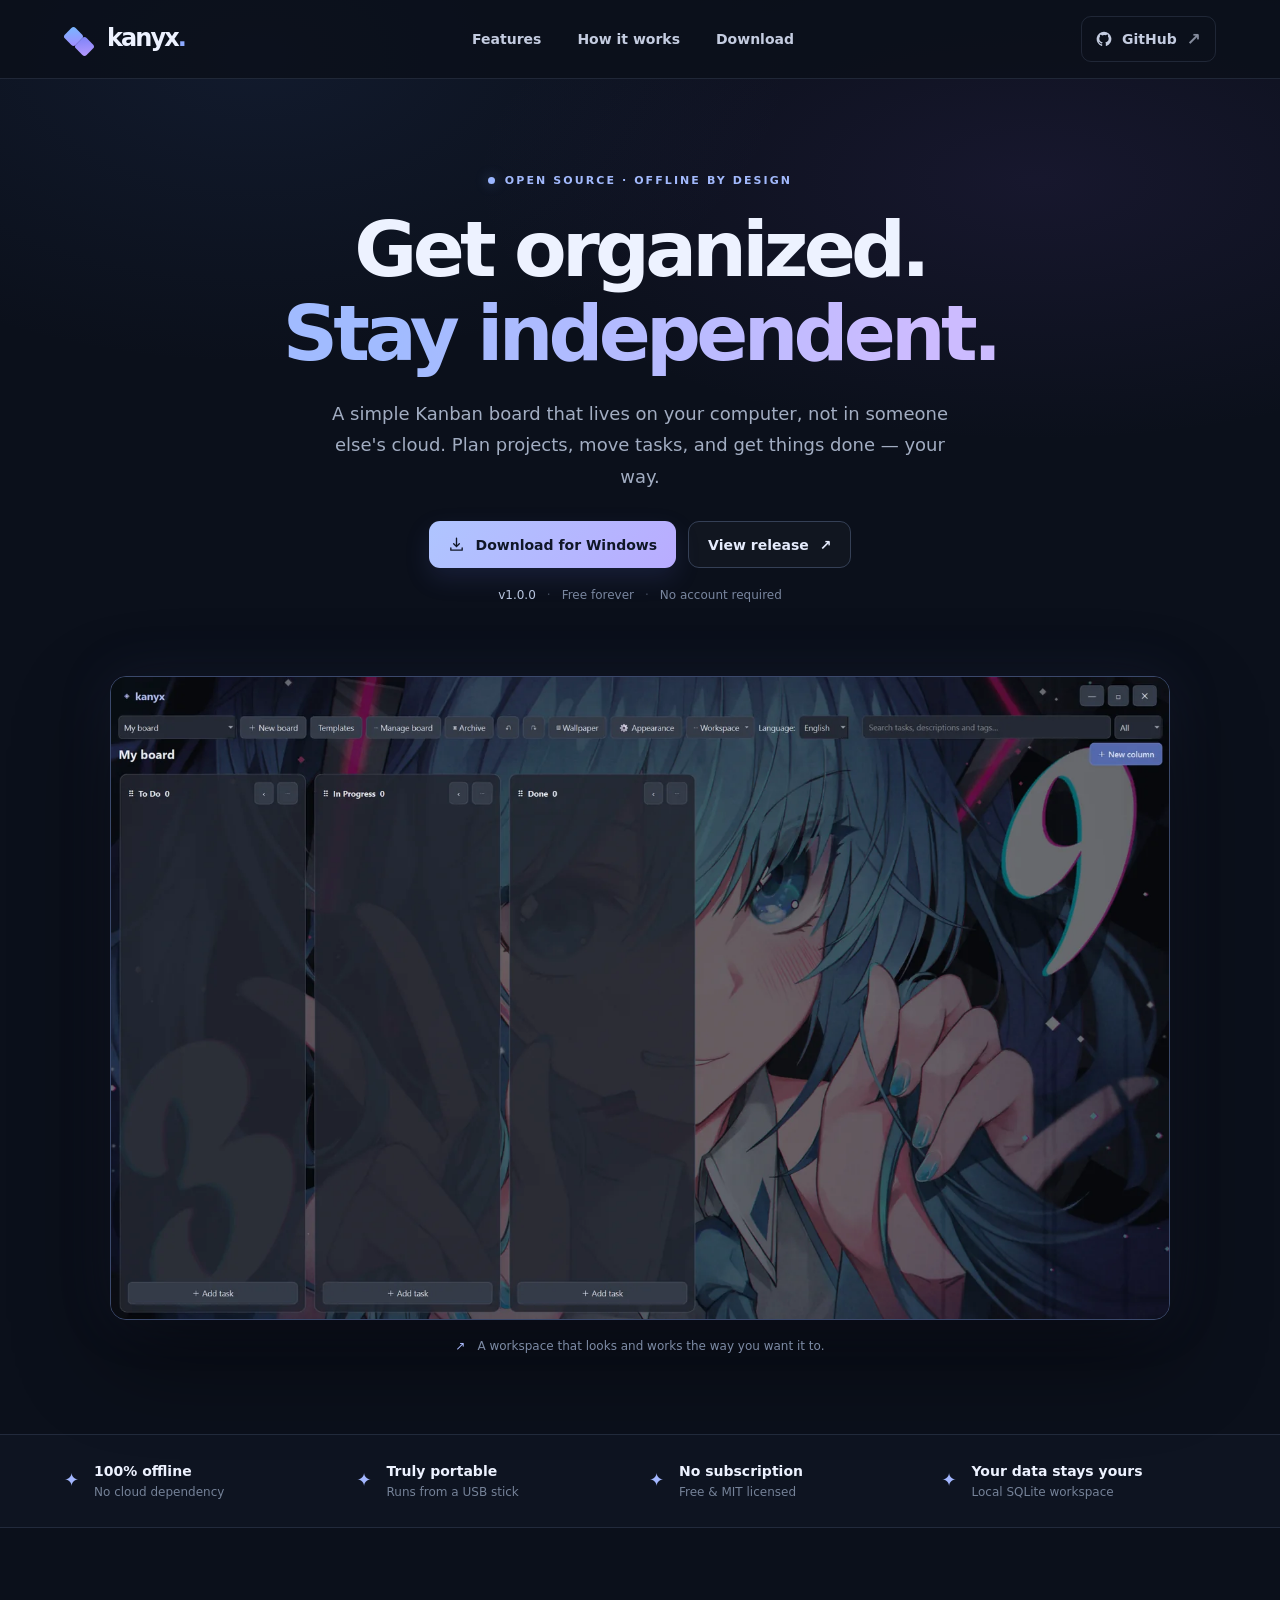
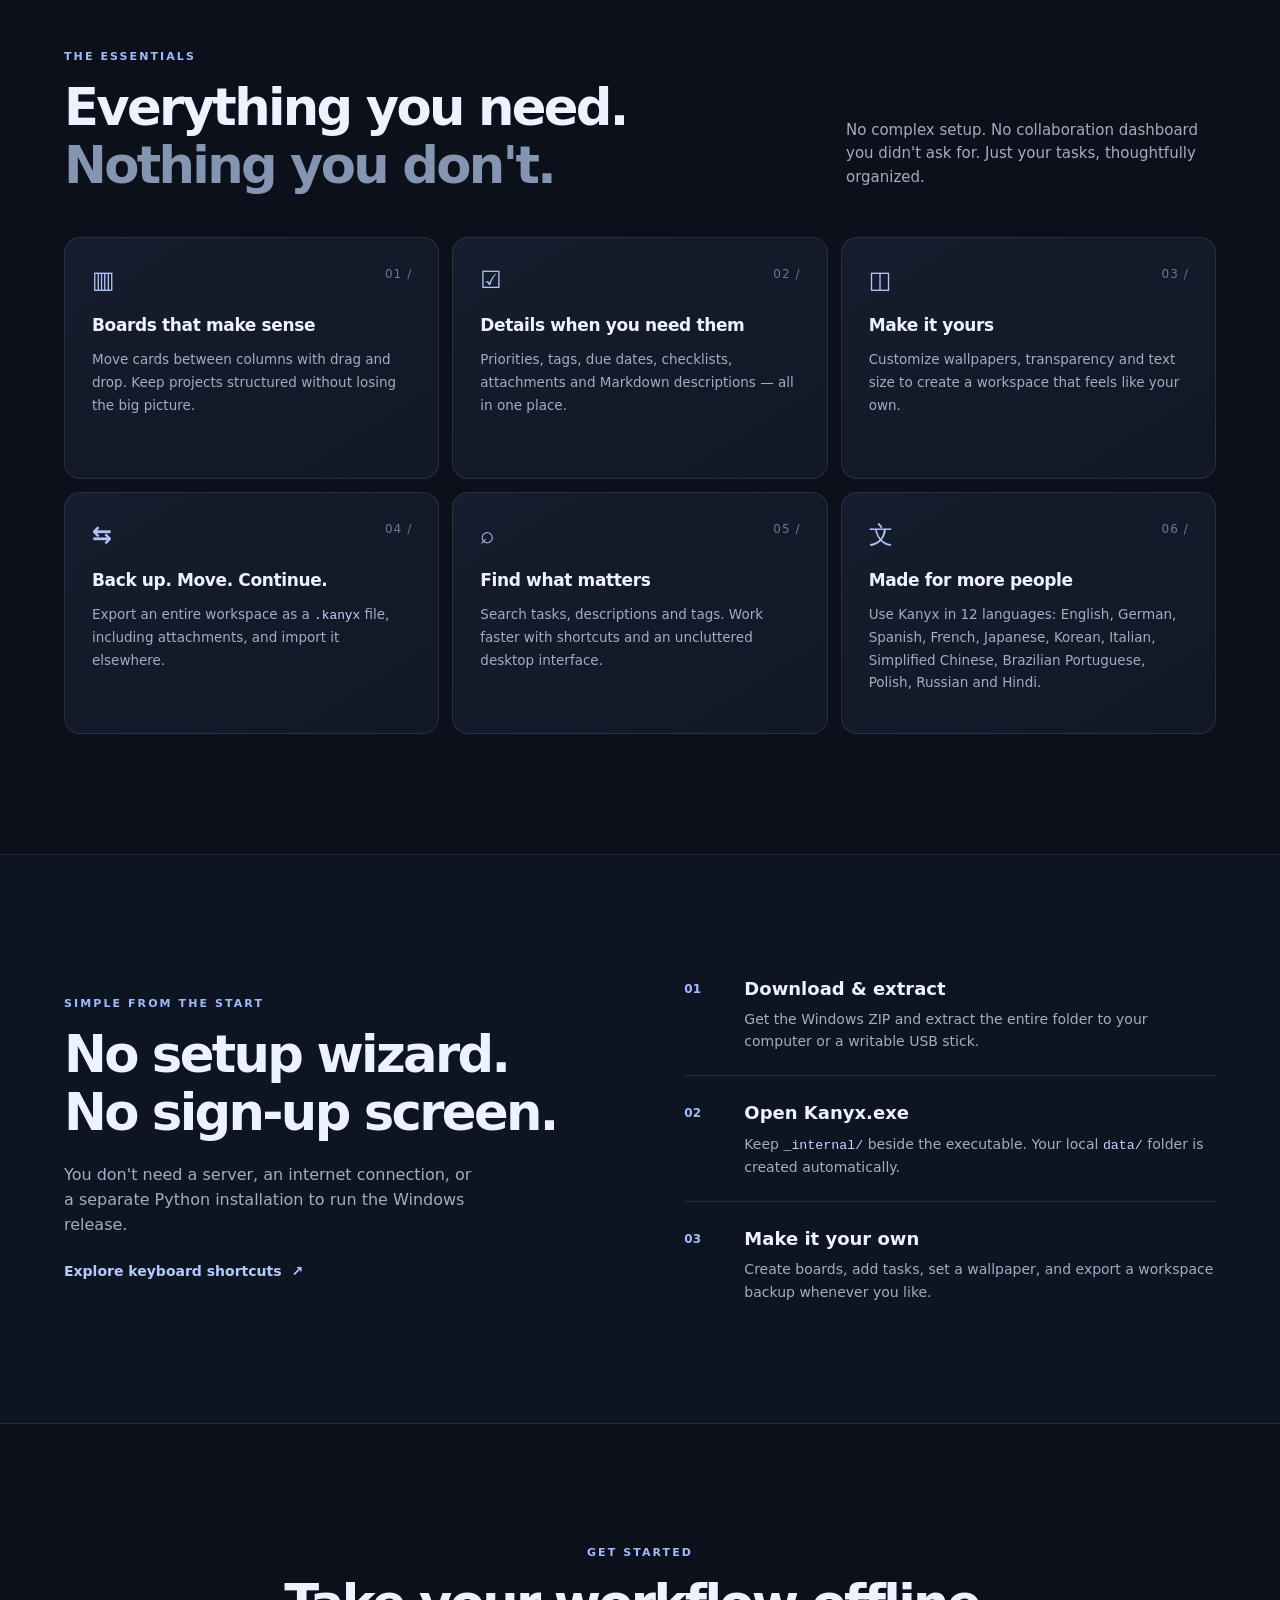
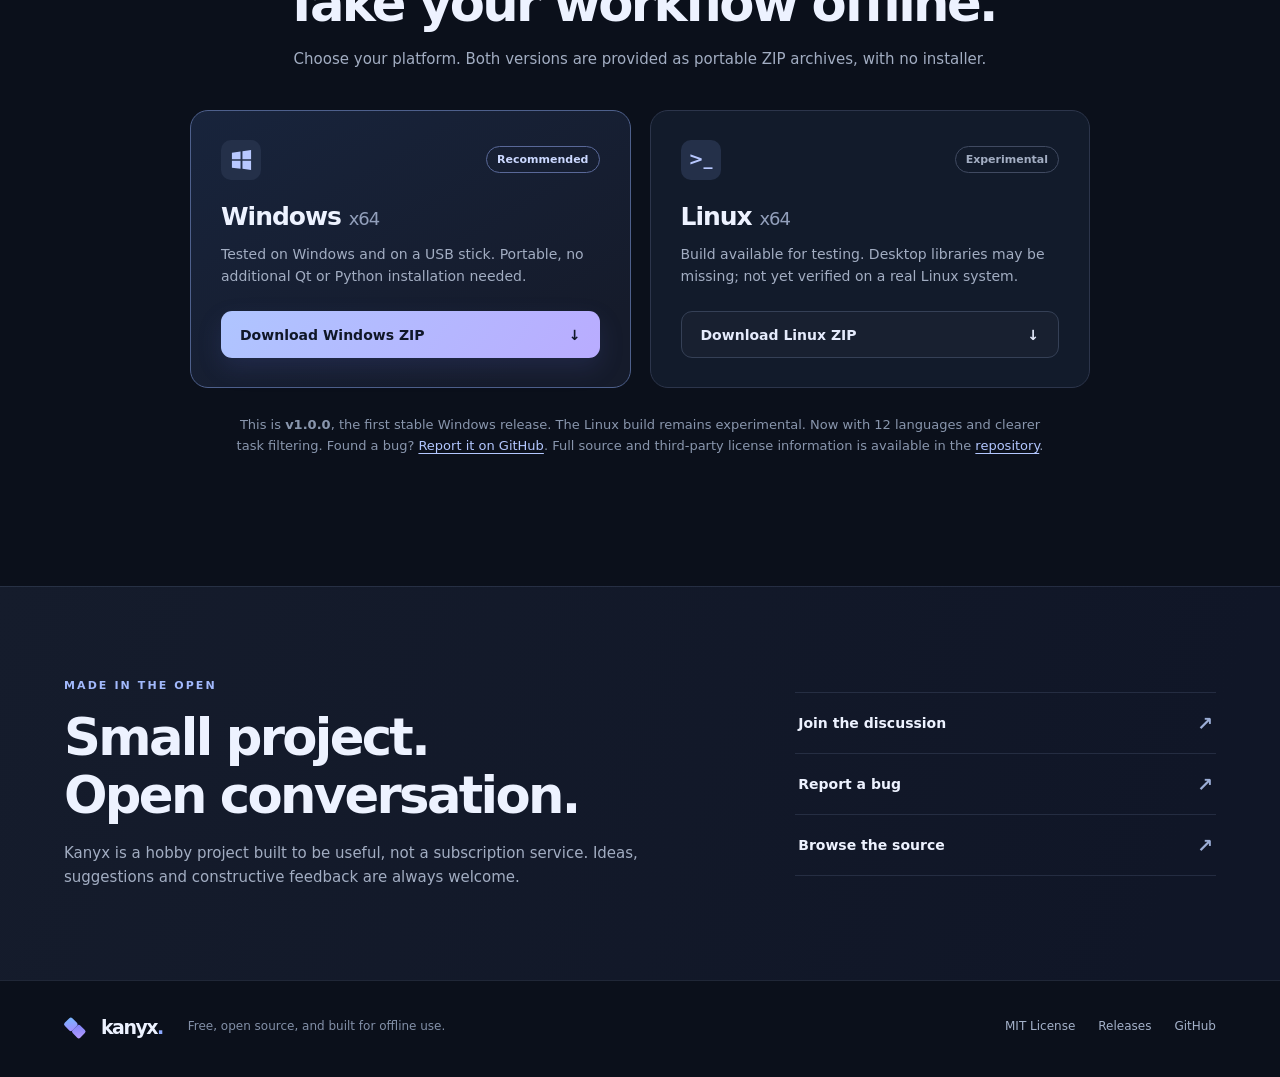
==== commit 3bddc1b3: "docs: fix language list and stable release wording" ====
--- a/docs/index.html
+++ b/docs/index.html
@@ -94,7 +94,7 @@
         <article class="feature-card"><span class="feature-number">03 /</span><div class="feature-icon" aria-hidden="true">◫</div><h3>Make it yours</h3><p>Customize wallpapers, transparency and text size to create a workspace that feels like your own.</p></article>
         <article class="feature-card"><span class="feature-number">04 /</span><div class="feature-icon" aria-hidden="true">⇆</div><h3>Back up. Move. Continue.</h3><p>Export an entire workspace as a <code>.kanyx</code> file, including attachments, and import it elsewhere.</p></article>
         <article class="feature-card"><span class="feature-number">05 /</span><div class="feature-icon" aria-hidden="true">⌕</div><h3>Find what matters</h3><p>Search tasks, descriptions and tags. Work faster with shortcuts and an uncluttered desktop interface.</p></article>
-        <article class="feature-card"><span class="feature-number">06 /</span><div class="feature-icon" aria-hidden="true">文</div><h3>Made for more people</h3><p>Use Kanyx in English, German, Spanish, French, Japanese or Korean.</p></article>
+        <article class="feature-card"><span class="feature-number">06 /</span><div class="feature-icon" aria-hidden="true">文</div><h3>Made for more people</h3><p>Use Kanyx in 12 languages: English, German, Spanish, French, Japanese, Korean, Italian, Simplified Chinese, Brazilian Portuguese, Polish, Russian and Hindi.</p></article>
       </div>
     </section>
 
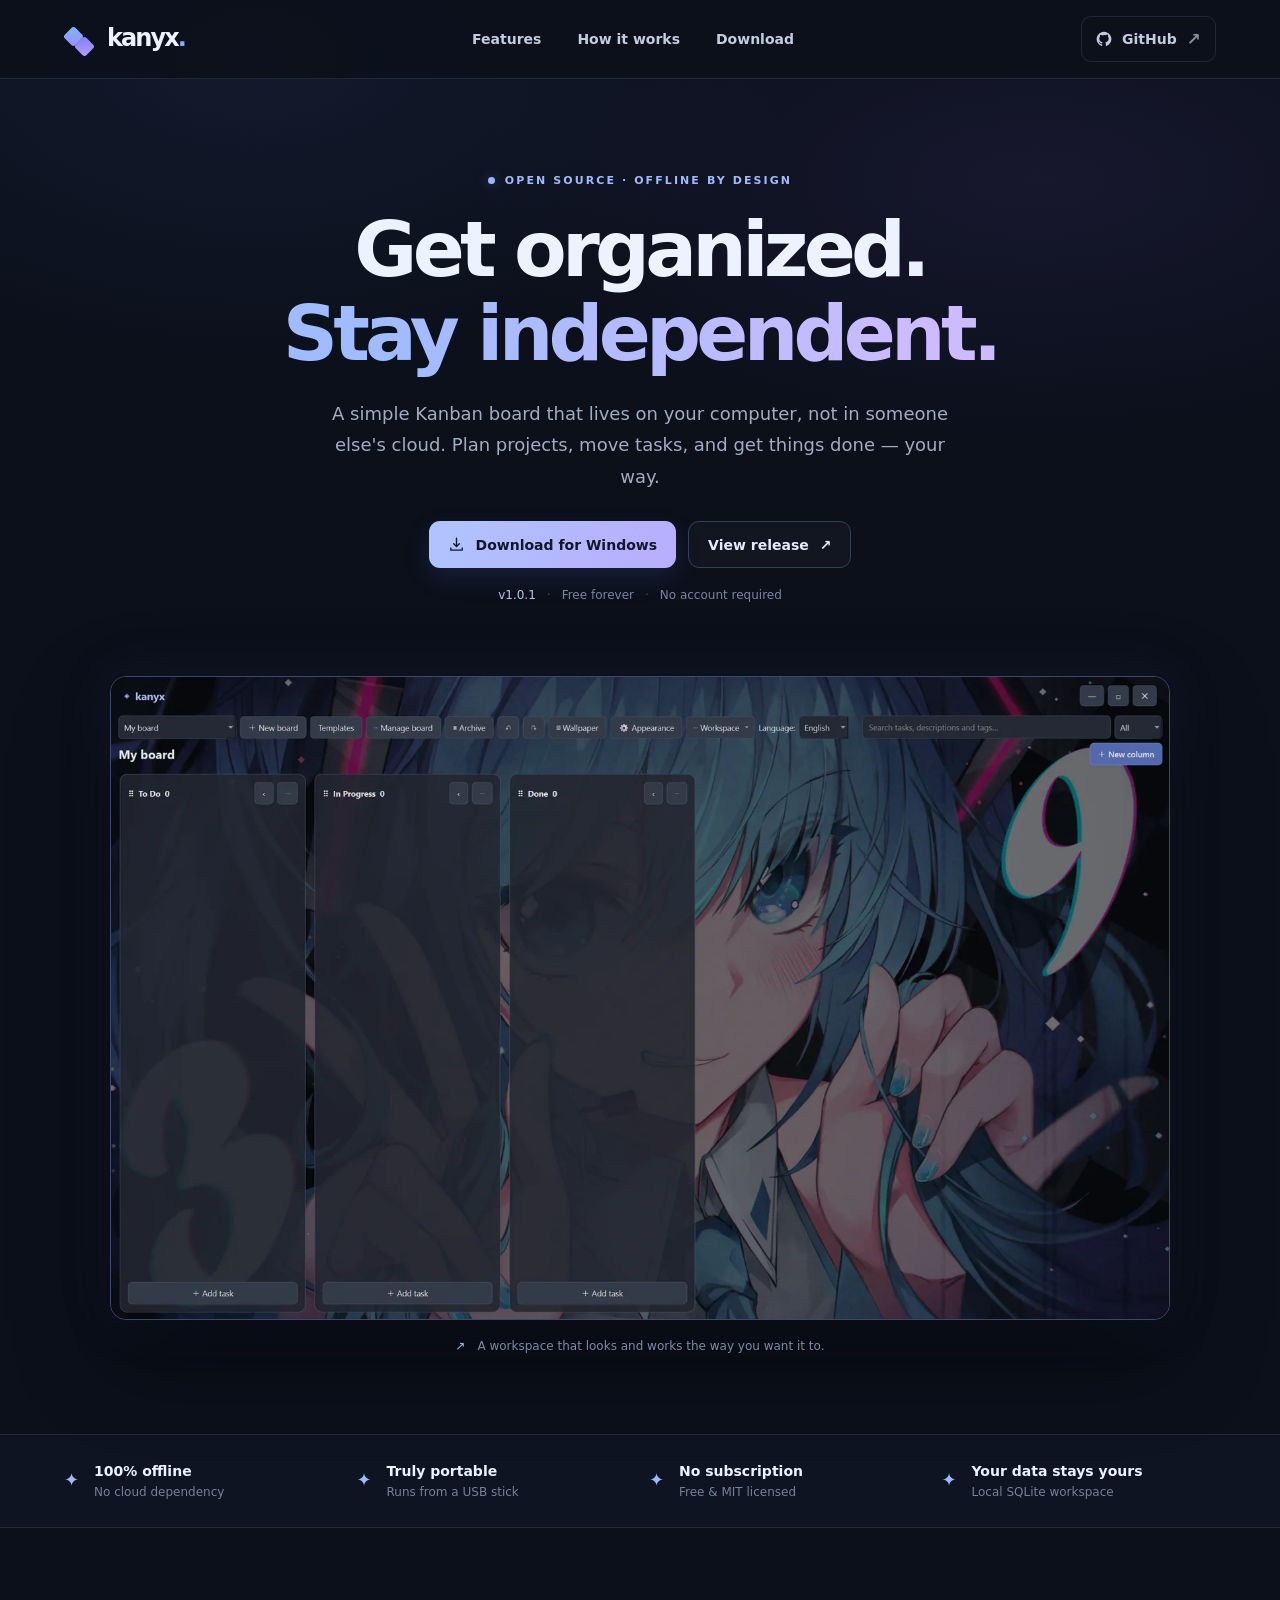
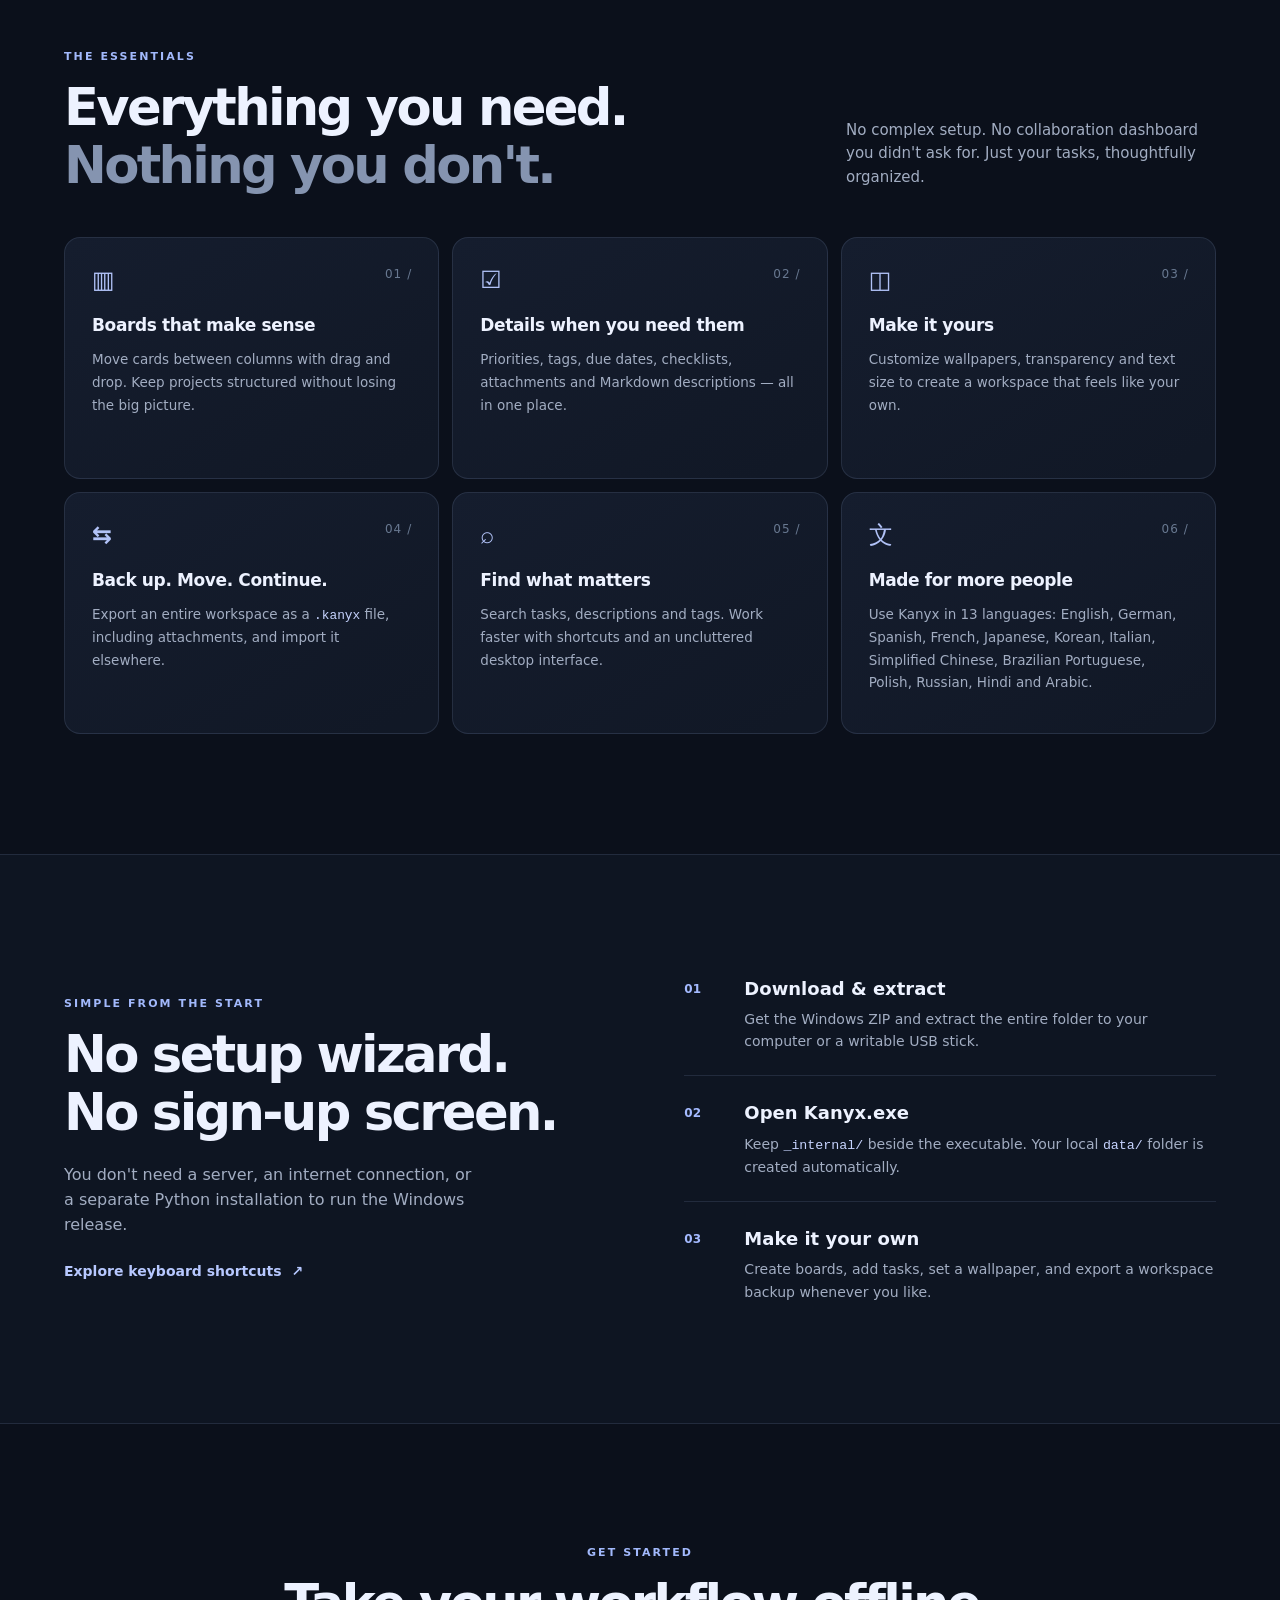
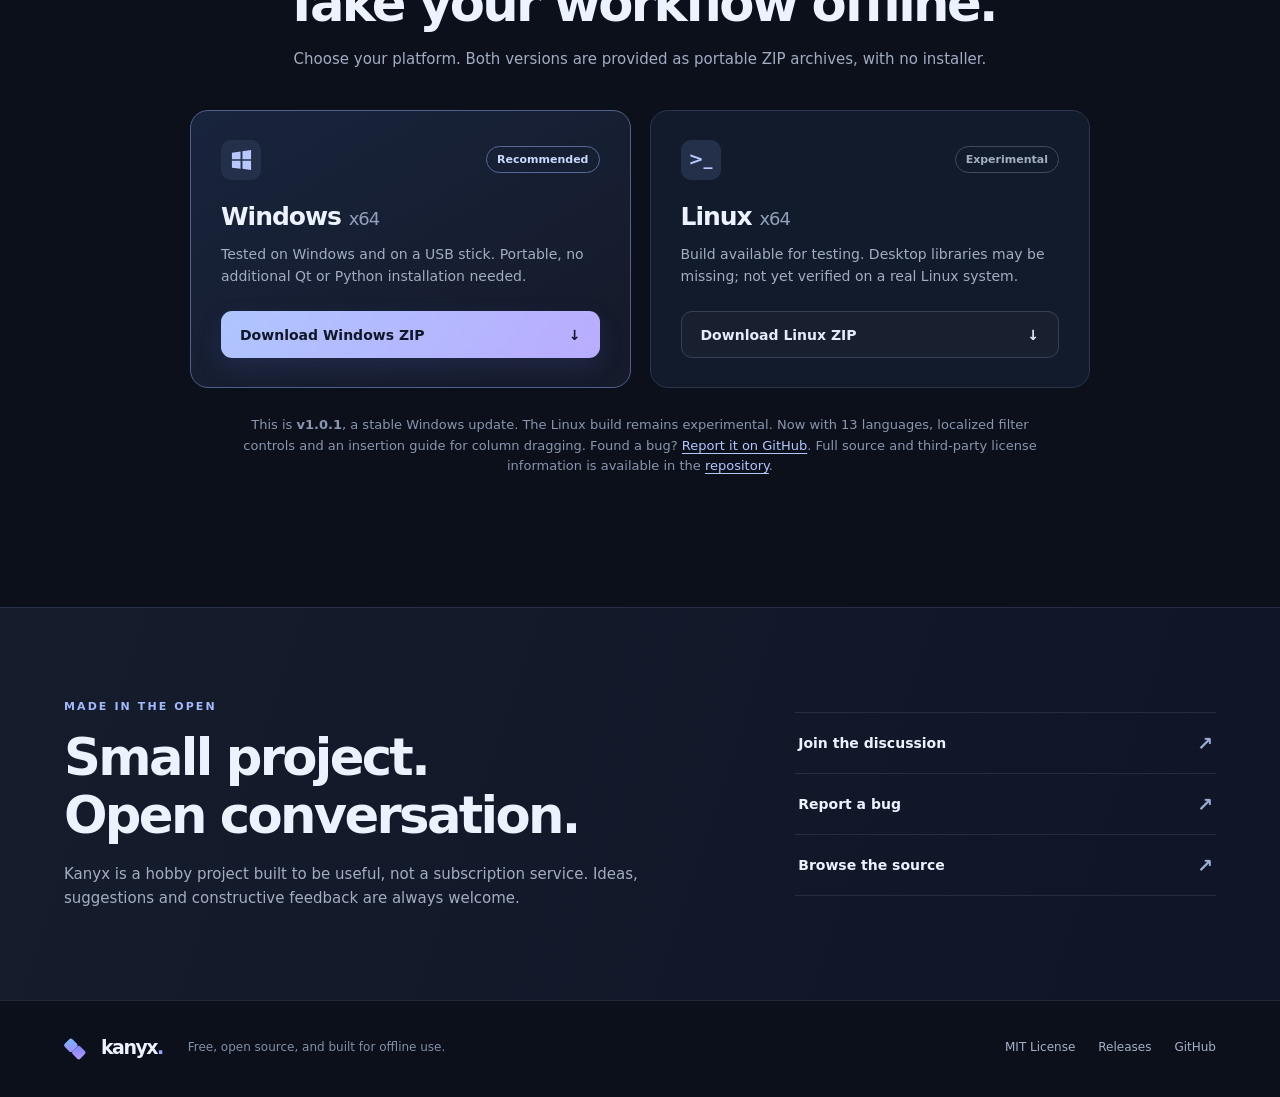
==== commit be91b287: "docs: announce Kanyx v1.0.1 and 13 languages" ====
--- a/docs/index.html
+++ b/docs/index.html
@@ -29,9 +29,9 @@
     "description":"A free, offline-first, portable Kanban board for task management.",
     "applicationCategory":"ProductivityApplication",
     "operatingSystem":"Windows, Linux (experimental)",
-    "softwareVersion":"1.0.0",
+    "softwareVersion":"1.0.1",
     "license":"https://github.com/zehnzwanzig/kanyx/blob/main/LICENSE",
-    "downloadUrl":"https://github.com/zehnzwanzig/kanyx/releases/tag/v1.0.0",
+    "downloadUrl":"https://github.com/zehnzwanzig/kanyx/releases/tag/v1.0.1",
     "image":"https://zehnzwanzig.github.io/kanyx/site-assets/kanyx_smc.png",
     "offers":{"@type":"Offer","price":"0","priceCurrency":"USD"}
   }</script>
@@ -64,10 +64,10 @@
         <h1 id="hero-title">Get organized.<br><span class="accent-gradient">Stay independent.</span></h1>
         <p class="hero-description">A simple Kanban board that lives on your computer, not in someone else's cloud. Plan projects, move tasks, and get things done — your way.</p>
         <div class="hero-buttons">
-          <a class="button button-primary" href="https://github.com/zehnzwanzig/kanyx/releases/download/v1.0.0/Kanyx-v1.0.0-windows-x64.zip"><svg viewBox="0 0 24 24" aria-hidden="true"><path d="M12 3v12m0 0 4-4m-4 4-4-4M4 17v3h16v-3"/></svg> Download for Windows</a>
-          <a class="button button-outline" href="https://github.com/zehnzwanzig/kanyx/releases/tag/v1.0.0">View release <span aria-hidden="true">↗</span></a>
+          <a class="button button-primary" href="https://github.com/zehnzwanzig/kanyx/releases/download/v1.0.1/Kanyx-v1.0.1-windows-x64.zip"><svg viewBox="0 0 24 24" aria-hidden="true"><path d="M12 3v12m0 0 4-4m-4 4-4-4M4 17v3h16v-3"/></svg> Download for Windows</a>
+          <a class="button button-outline" href="https://github.com/zehnzwanzig/kanyx/releases/tag/v1.0.1">View release <span aria-hidden="true">↗</span></a>
         </div>
-        <p class="version-line"><span>v1.0.0</span><span class="separator" aria-hidden="true">·</span>Free forever<span class="separator" aria-hidden="true">·</span>No account required</p>
+        <p class="version-line"><span>v1.0.1</span><span class="separator" aria-hidden="true">·</span>Free forever<span class="separator" aria-hidden="true">·</span>No account required</p>
       </div>
       <div class="hero-visual">
         <div class="screenshot-frame">
@@ -94,7 +94,7 @@
         <article class="feature-card"><span class="feature-number">03 /</span><div class="feature-icon" aria-hidden="true">◫</div><h3>Make it yours</h3><p>Customize wallpapers, transparency and text size to create a workspace that feels like your own.</p></article>
         <article class="feature-card"><span class="feature-number">04 /</span><div class="feature-icon" aria-hidden="true">⇆</div><h3>Back up. Move. Continue.</h3><p>Export an entire workspace as a <code>.kanyx</code> file, including attachments, and import it elsewhere.</p></article>
         <article class="feature-card"><span class="feature-number">05 /</span><div class="feature-icon" aria-hidden="true">⌕</div><h3>Find what matters</h3><p>Search tasks, descriptions and tags. Work faster with shortcuts and an uncluttered desktop interface.</p></article>
-        <article class="feature-card"><span class="feature-number">06 /</span><div class="feature-icon" aria-hidden="true">文</div><h3>Made for more people</h3><p>Use Kanyx in 12 languages: English, German, Spanish, French, Japanese, Korean, Italian, Simplified Chinese, Brazilian Portuguese, Polish, Russian and Hindi.</p></article>
+        <article class="feature-card"><span class="feature-number">06 /</span><div class="feature-icon" aria-hidden="true">文</div><h3>Made for more people</h3><p>Use Kanyx in 13 languages: English, German, Spanish, French, Japanese, Korean, Italian, Simplified Chinese, Brazilian Portuguese, Polish, Russian, Hindi and Arabic.</p></article>
       </div>
     </section>
 
@@ -112,10 +112,10 @@
     <section id="download" class="section container download-section" aria-labelledby="download-title">
       <div class="download-heading"><span class="section-tag">GET STARTED</span><h2 id="download-title">Take your workflow offline.</h2><p>Choose your platform. Both versions are provided as portable ZIP archives, with no installer.</p></div>
       <div class="download-grid">
-        <article class="download-card featured"><div class="platform-head"><div class="platform-icon" aria-hidden="true"><svg viewBox="0 0 24 24"><path d="m2 5 9-1.25v8H2zm11-1.6L22 2v9.75h-9zm-11 10H11v8.3L2 20.5zm11 0h9V23l-9-1.3z"/></svg></div><span class="platform-status">Recommended</span></div><h3>Windows <span>x64</span></h3><p>Tested on Windows and on a USB stick. Portable, no additional Qt or Python installation needed.</p><a class="button button-primary full-button" href="https://github.com/zehnzwanzig/kanyx/releases/download/v1.0.0/Kanyx-v1.0.0-windows-x64.zip">Download Windows ZIP <span aria-hidden="true">↓</span></a></article>
-        <article class="download-card"><div class="platform-head"><div class="platform-icon" aria-hidden="true">&gt;_</div><span class="platform-status muted">Experimental</span></div><h3>Linux <span>x64</span></h3><p>Build available for testing. Desktop libraries may be missing; not yet verified on a real Linux system.</p><a class="button button-outline full-button" href="https://github.com/zehnzwanzig/kanyx/releases/download/v1.0.0/Kanyx-v1.0.0-linux-x64-experimental.zip">Download Linux ZIP <span aria-hidden="true">↓</span></a></article>
+        <article class="download-card featured"><div class="platform-head"><div class="platform-icon" aria-hidden="true"><svg viewBox="0 0 24 24"><path d="m2 5 9-1.25v8H2zm11-1.6L22 2v9.75h-9zm-11 10H11v8.3L2 20.5zm11 0h9V23l-9-1.3z"/></svg></div><span class="platform-status">Recommended</span></div><h3>Windows <span>x64</span></h3><p>Tested on Windows and on a USB stick. Portable, no additional Qt or Python installation needed.</p><a class="button button-primary full-button" href="https://github.com/zehnzwanzig/kanyx/releases/download/v1.0.1/Kanyx-v1.0.1-windows-x64.zip">Download Windows ZIP <span aria-hidden="true">↓</span></a></article>
+        <article class="download-card"><div class="platform-head"><div class="platform-icon" aria-hidden="true">&gt;_</div><span class="platform-status muted">Experimental</span></div><h3>Linux <span>x64</span></h3><p>Build available for testing. Desktop libraries may be missing; not yet verified on a real Linux system.</p><a class="button button-outline full-button" href="https://github.com/zehnzwanzig/kanyx/releases/download/v1.0.1/Kanyx-v1.0.1-linux-x64-experimental.zip">Download Linux ZIP <span aria-hidden="true">↓</span></a></article>
       </div>
-      <p class="download-note">This is <strong>v1.0.0</strong>, the first stable Windows release. The Linux build remains experimental. Now with 12 languages and clearer task filtering. Found a bug? <a href="https://github.com/zehnzwanzig/kanyx/issues/new/choose">Report it on GitHub</a>. Full source and third-party license information is available in the <a href="https://github.com/zehnzwanzig/kanyx">repository</a>.</p>
+      <p class="download-note">This is <strong>v1.0.1</strong>, a stable Windows update. The Linux build remains experimental. Now with 13 languages, localized filter controls and an insertion guide for column dragging. Found a bug? <a href="https://github.com/zehnzwanzig/kanyx/issues/new/choose">Report it on GitHub</a>. Full source and third-party license information is available in the <a href="https://github.com/zehnzwanzig/kanyx">repository</a>.</p>
     </section>
 
     <section class="community-section"><div class="container community-inner"><div><span class="section-tag">MADE IN THE OPEN</span><h2>Small project.<br>Open conversation.</h2><p>Kanyx is a hobby project built to be useful, not a subscription service. Ideas, suggestions and constructive feedback are always welcome.</p></div><div class="community-links"><a href="https://github.com/zehnzwanzig/kanyx/discussions">Join the discussion <span aria-hidden="true">↗</span></a><a href="https://github.com/zehnzwanzig/kanyx/issues/new/choose">Report a bug <span aria-hidden="true">↗</span></a><a href="https://github.com/zehnzwanzig/kanyx">Browse the source <span aria-hidden="true">↗</span></a></div></div></section>
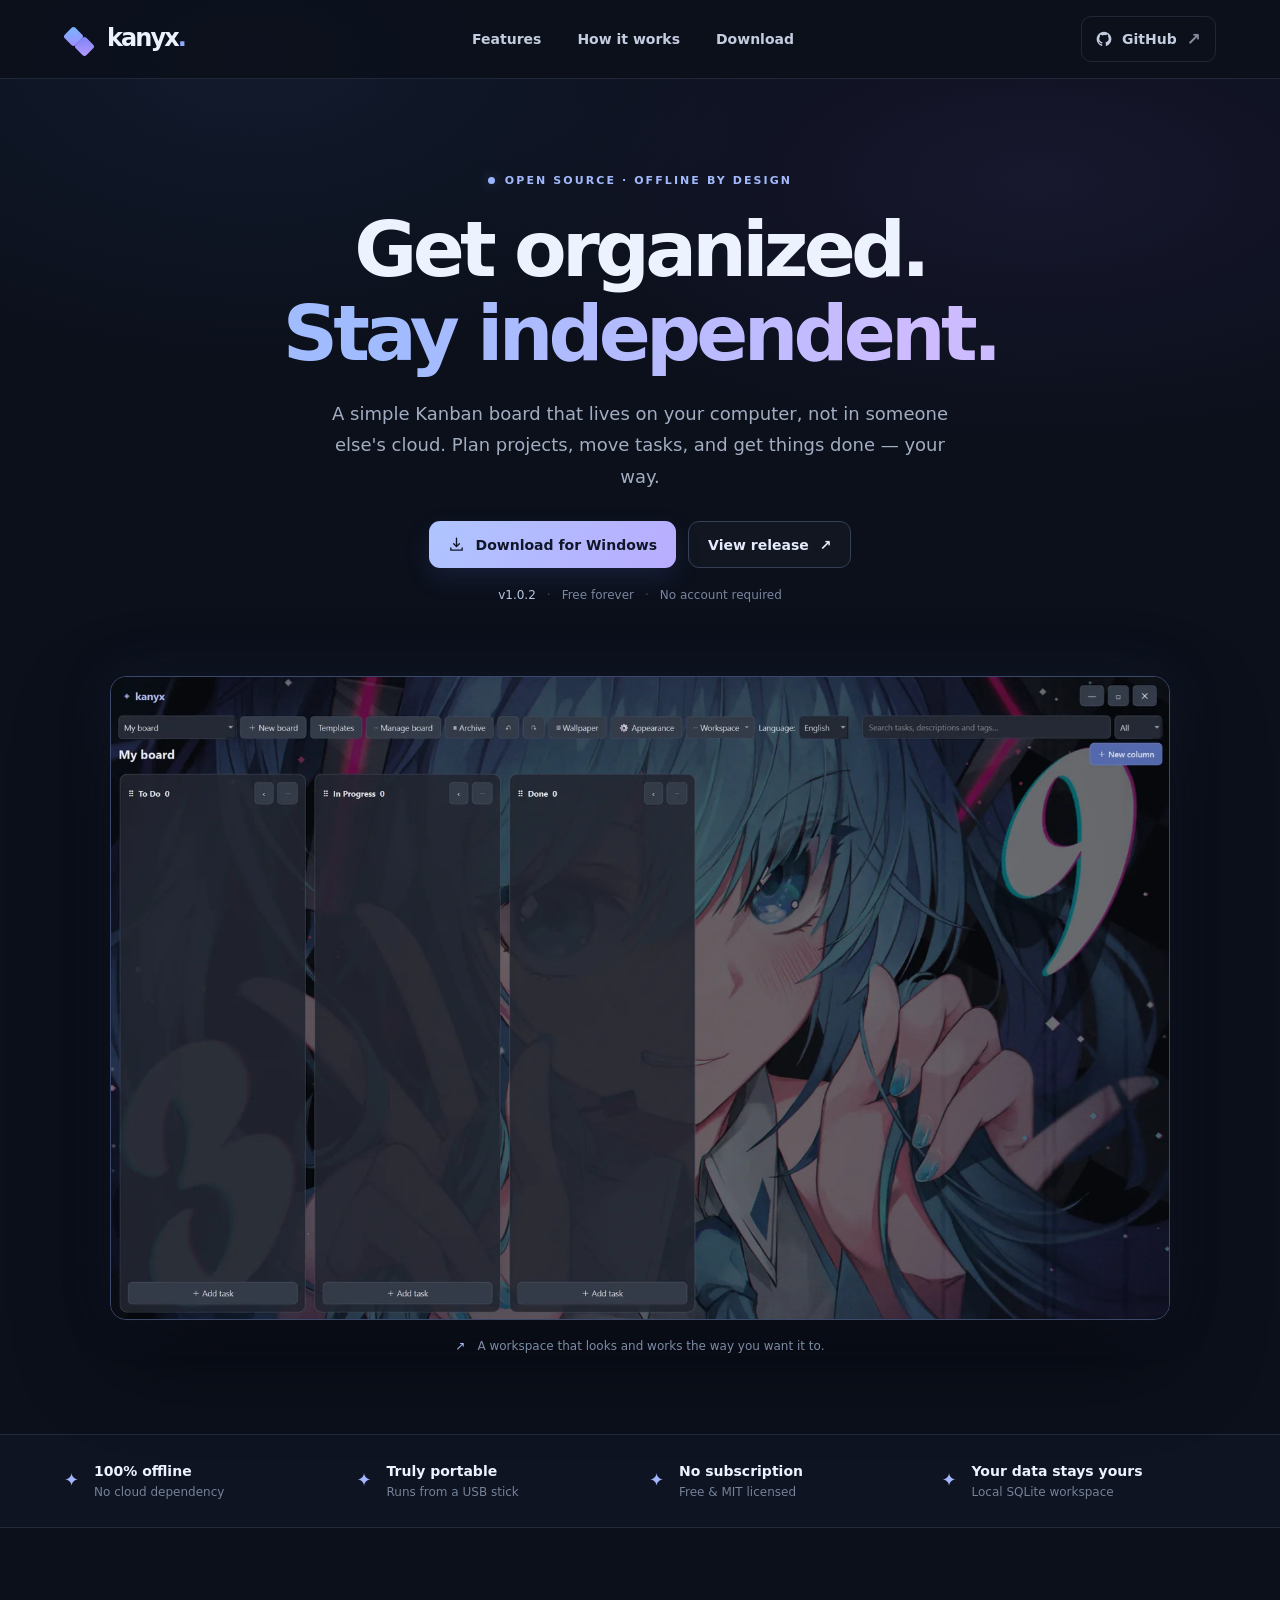
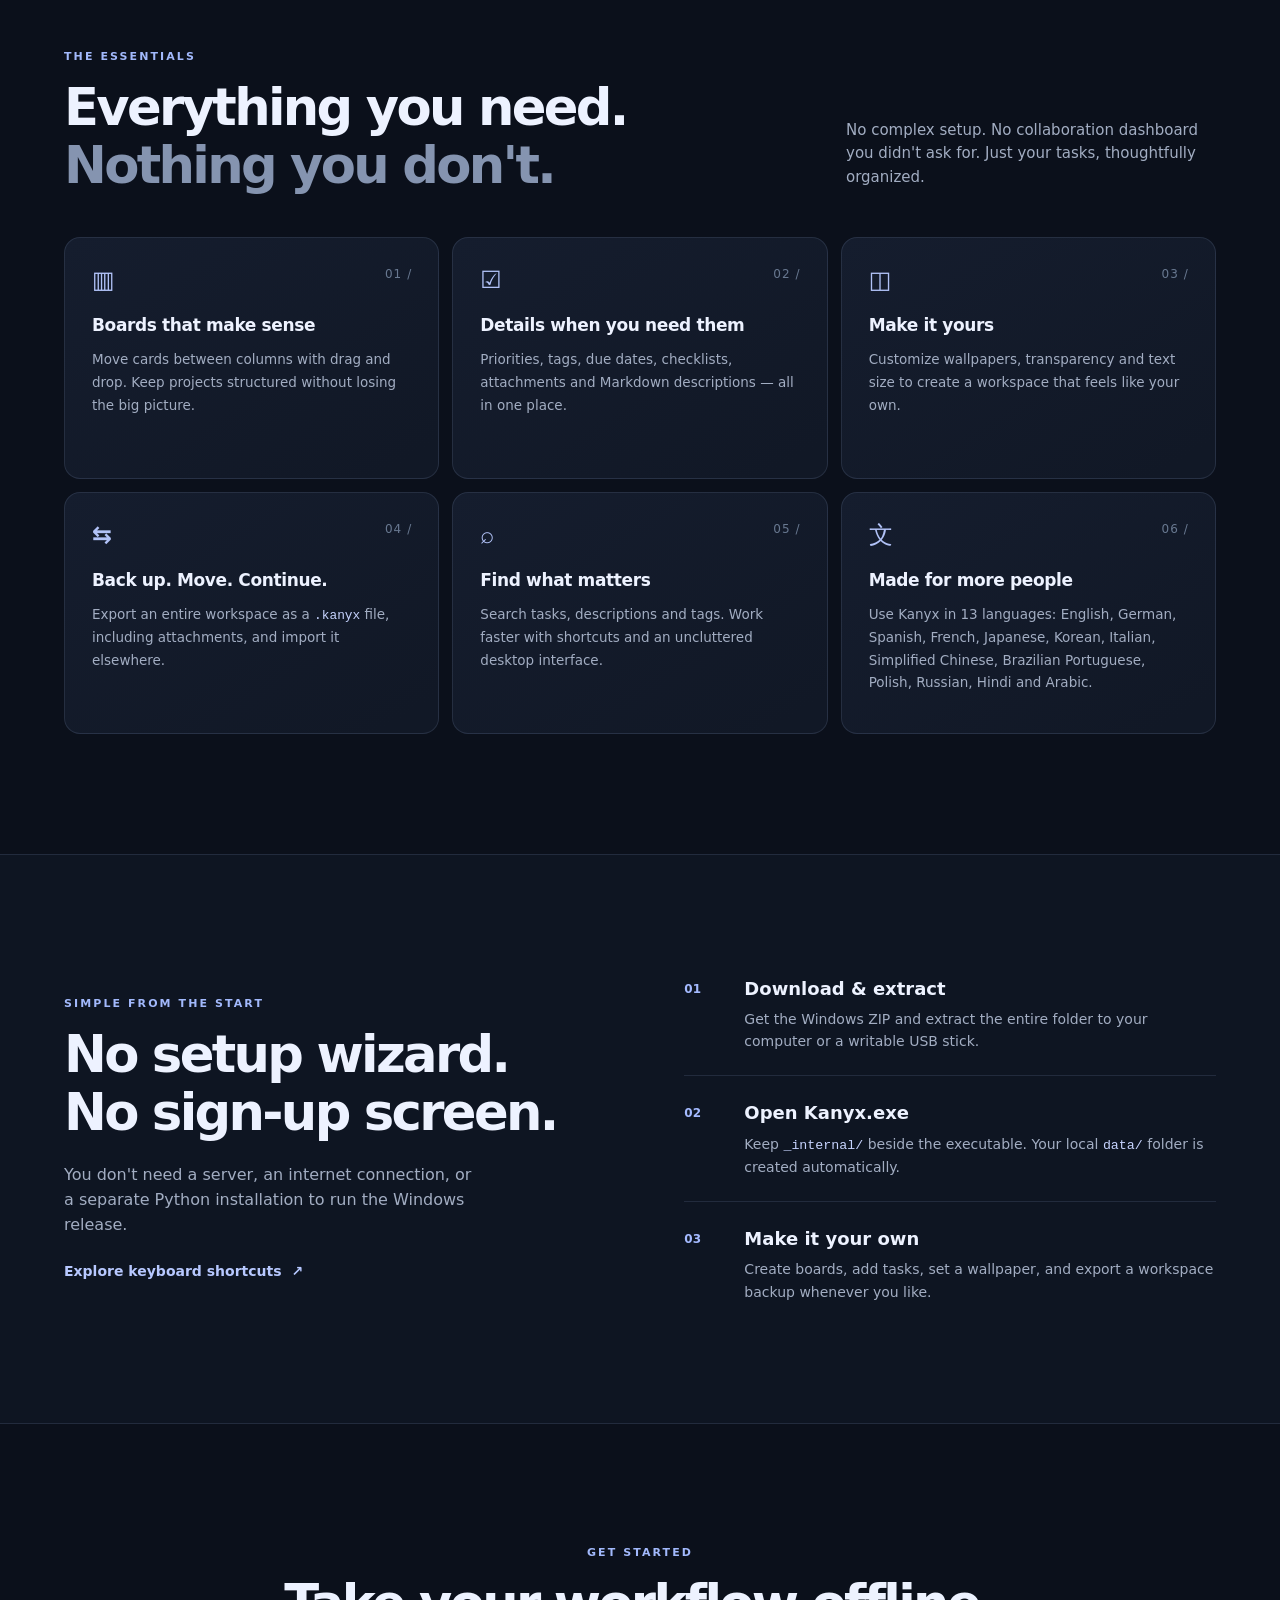
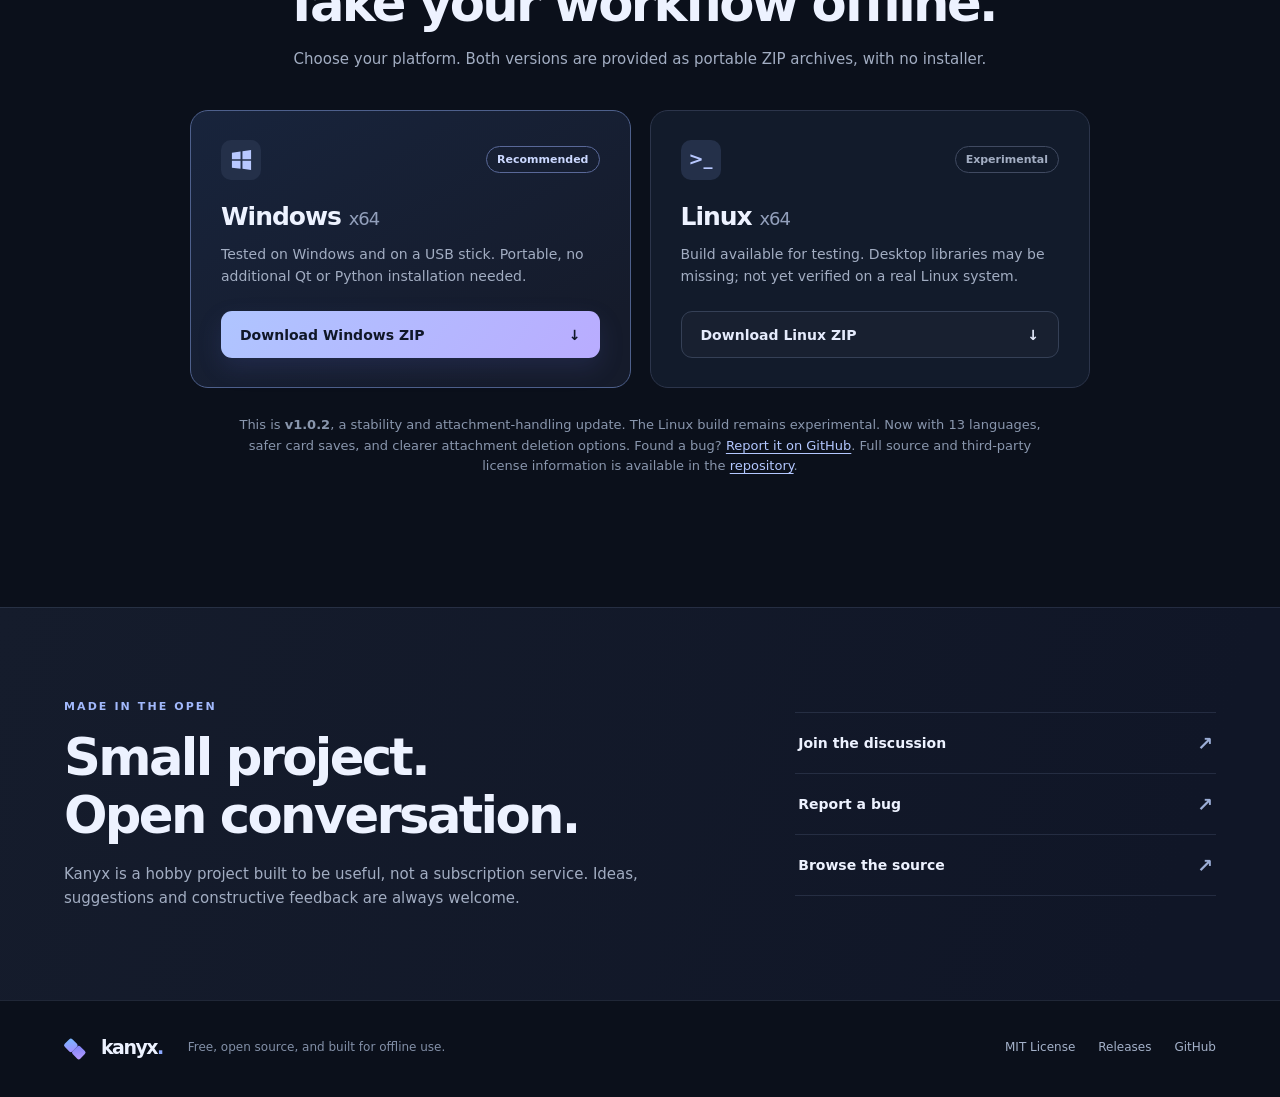
==== commit 93d22377: "docs: announce Kanyx v1.0.2" ====
--- a/docs/index.html
+++ b/docs/index.html
@@ -29,9 +29,9 @@
     "description":"A free, offline-first, portable Kanban board for task management.",
     "applicationCategory":"ProductivityApplication",
     "operatingSystem":"Windows, Linux (experimental)",
-    "softwareVersion":"1.0.1",
+    "softwareVersion":"1.0.2",
     "license":"https://github.com/zehnzwanzig/kanyx/blob/main/LICENSE",
-    "downloadUrl":"https://github.com/zehnzwanzig/kanyx/releases/tag/v1.0.1",
+    "downloadUrl":"https://github.com/zehnzwanzig/kanyx/releases/tag/v1.0.2",
     "image":"https://zehnzwanzig.github.io/kanyx/site-assets/kanyx_smc.png",
     "offers":{"@type":"Offer","price":"0","priceCurrency":"USD"}
   }</script>
@@ -64,10 +64,10 @@
         <h1 id="hero-title">Get organized.<br><span class="accent-gradient">Stay independent.</span></h1>
         <p class="hero-description">A simple Kanban board that lives on your computer, not in someone else's cloud. Plan projects, move tasks, and get things done — your way.</p>
         <div class="hero-buttons">
-          <a class="button button-primary" href="https://github.com/zehnzwanzig/kanyx/releases/download/v1.0.1/Kanyx-v1.0.1-windows-x64.zip"><svg viewBox="0 0 24 24" aria-hidden="true"><path d="M12 3v12m0 0 4-4m-4 4-4-4M4 17v3h16v-3"/></svg> Download for Windows</a>
-          <a class="button button-outline" href="https://github.com/zehnzwanzig/kanyx/releases/tag/v1.0.1">View release <span aria-hidden="true">↗</span></a>
+          <a class="button button-primary" href="https://github.com/zehnzwanzig/kanyx/releases/download/v1.0.2/Kanyx-v1.0.2-windows-x64.zip"><svg viewBox="0 0 24 24" aria-hidden="true"><path d="M12 3v12m0 0 4-4m-4 4-4-4M4 17v3h16v-3"/></svg> Download for Windows</a>
+          <a class="button button-outline" href="https://github.com/zehnzwanzig/kanyx/releases/tag/v1.0.2">View release <span aria-hidden="true">↗</span></a>
         </div>
-        <p class="version-line"><span>v1.0.1</span><span class="separator" aria-hidden="true">·</span>Free forever<span class="separator" aria-hidden="true">·</span>No account required</p>
+        <p class="version-line"><span>v1.0.2</span><span class="separator" aria-hidden="true">·</span>Free forever<span class="separator" aria-hidden="true">·</span>No account required</p>
       </div>
       <div class="hero-visual">
         <div class="screenshot-frame">
@@ -112,10 +112,10 @@
     <section id="download" class="section container download-section" aria-labelledby="download-title">
       <div class="download-heading"><span class="section-tag">GET STARTED</span><h2 id="download-title">Take your workflow offline.</h2><p>Choose your platform. Both versions are provided as portable ZIP archives, with no installer.</p></div>
       <div class="download-grid">
-        <article class="download-card featured"><div class="platform-head"><div class="platform-icon" aria-hidden="true"><svg viewBox="0 0 24 24"><path d="m2 5 9-1.25v8H2zm11-1.6L22 2v9.75h-9zm-11 10H11v8.3L2 20.5zm11 0h9V23l-9-1.3z"/></svg></div><span class="platform-status">Recommended</span></div><h3>Windows <span>x64</span></h3><p>Tested on Windows and on a USB stick. Portable, no additional Qt or Python installation needed.</p><a class="button button-primary full-button" href="https://github.com/zehnzwanzig/kanyx/releases/download/v1.0.1/Kanyx-v1.0.1-windows-x64.zip">Download Windows ZIP <span aria-hidden="true">↓</span></a></article>
-        <article class="download-card"><div class="platform-head"><div class="platform-icon" aria-hidden="true">&gt;_</div><span class="platform-status muted">Experimental</span></div><h3>Linux <span>x64</span></h3><p>Build available for testing. Desktop libraries may be missing; not yet verified on a real Linux system.</p><a class="button button-outline full-button" href="https://github.com/zehnzwanzig/kanyx/releases/download/v1.0.1/Kanyx-v1.0.1-linux-x64-experimental.zip">Download Linux ZIP <span aria-hidden="true">↓</span></a></article>
+        <article class="download-card featured"><div class="platform-head"><div class="platform-icon" aria-hidden="true"><svg viewBox="0 0 24 24"><path d="m2 5 9-1.25v8H2zm11-1.6L22 2v9.75h-9zm-11 10H11v8.3L2 20.5zm11 0h9V23l-9-1.3z"/></svg></div><span class="platform-status">Recommended</span></div><h3>Windows <span>x64</span></h3><p>Tested on Windows and on a USB stick. Portable, no additional Qt or Python installation needed.</p><a class="button button-primary full-button" href="https://github.com/zehnzwanzig/kanyx/releases/download/v1.0.2/Kanyx-v1.0.2-windows-x64.zip">Download Windows ZIP <span aria-hidden="true">↓</span></a></article>
+        <article class="download-card"><div class="platform-head"><div class="platform-icon" aria-hidden="true">&gt;_</div><span class="platform-status muted">Experimental</span></div><h3>Linux <span>x64</span></h3><p>Build available for testing. Desktop libraries may be missing; not yet verified on a real Linux system.</p><a class="button button-outline full-button" href="https://github.com/zehnzwanzig/kanyx/releases/download/v1.0.2/Kanyx-v1.0.2-linux-x64-experimental.zip">Download Linux ZIP <span aria-hidden="true">↓</span></a></article>
       </div>
-      <p class="download-note">This is <strong>v1.0.1</strong>, a stable Windows update. The Linux build remains experimental. Now with 13 languages, localized filter controls and an insertion guide for column dragging. Found a bug? <a href="https://github.com/zehnzwanzig/kanyx/issues/new/choose">Report it on GitHub</a>. Full source and third-party license information is available in the <a href="https://github.com/zehnzwanzig/kanyx">repository</a>.</p>
+      <p class="download-note">This is <strong>v1.0.2</strong>, a stability and attachment-handling update. The Linux build remains experimental. Now with 13 languages, safer card saves, and clearer attachment deletion options. Found a bug? <a href="https://github.com/zehnzwanzig/kanyx/issues/new/choose">Report it on GitHub</a>. Full source and third-party license information is available in the <a href="https://github.com/zehnzwanzig/kanyx">repository</a>.</p>
     </section>
 
     <section class="community-section"><div class="container community-inner"><div><span class="section-tag">MADE IN THE OPEN</span><h2>Small project.<br>Open conversation.</h2><p>Kanyx is a hobby project built to be useful, not a subscription service. Ideas, suggestions and constructive feedback are always welcome.</p></div><div class="community-links"><a href="https://github.com/zehnzwanzig/kanyx/discussions">Join the discussion <span aria-hidden="true">↗</span></a><a href="https://github.com/zehnzwanzig/kanyx/issues/new/choose">Report a bug <span aria-hidden="true">↗</span></a><a href="https://github.com/zehnzwanzig/kanyx">Browse the source <span aria-hidden="true">↗</span></a></div></div></section>
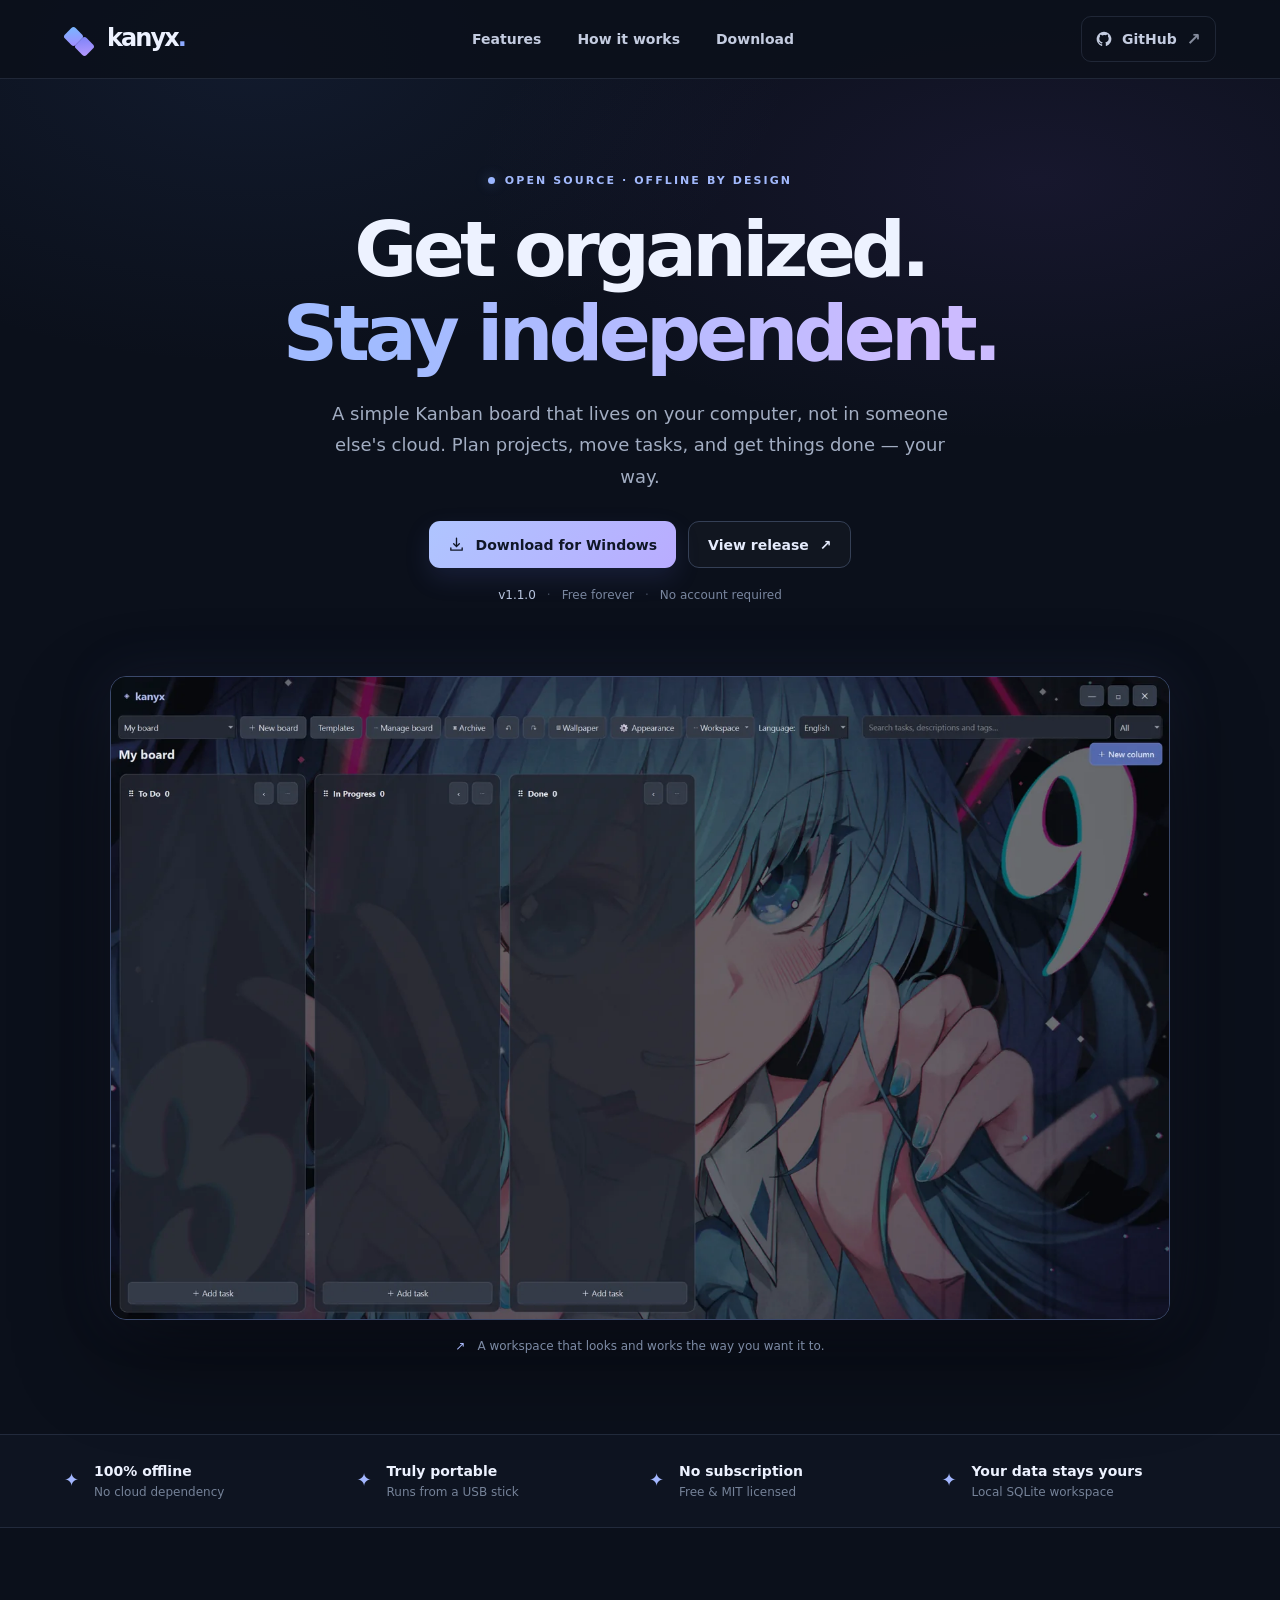
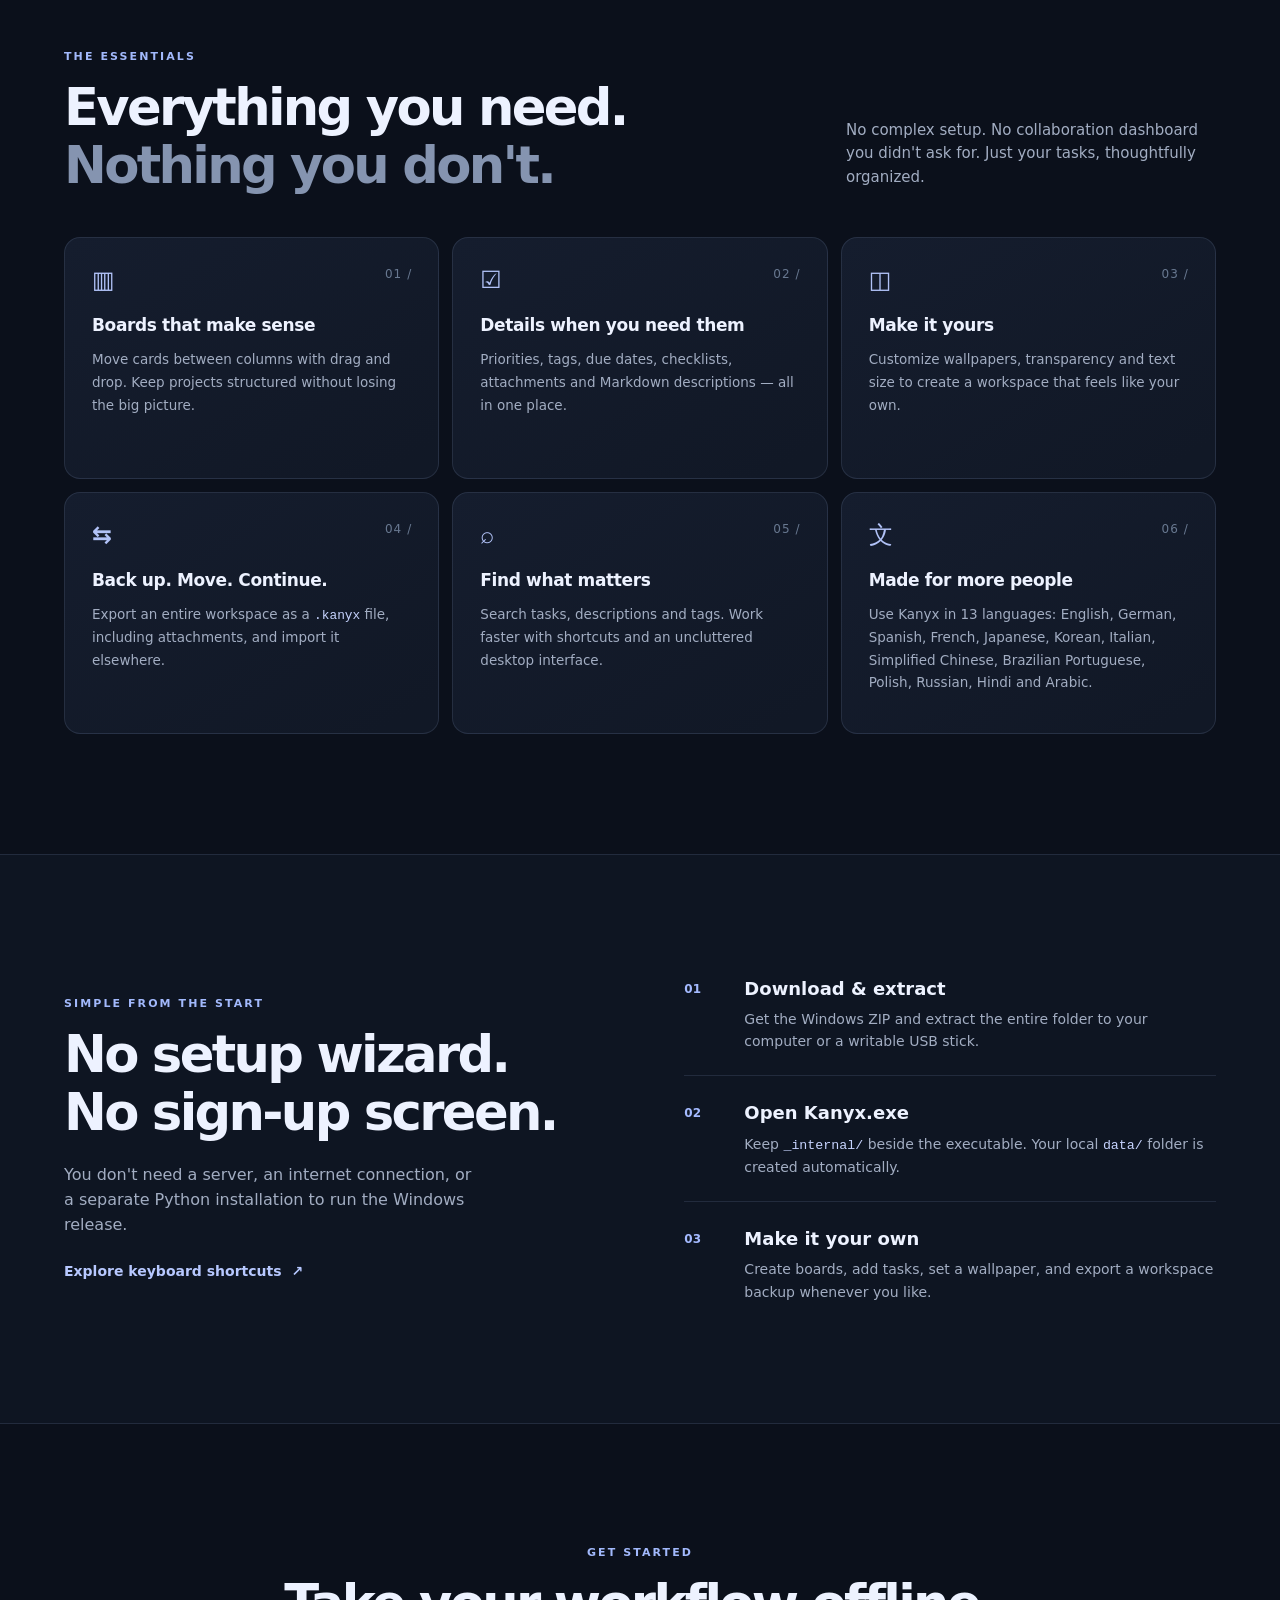
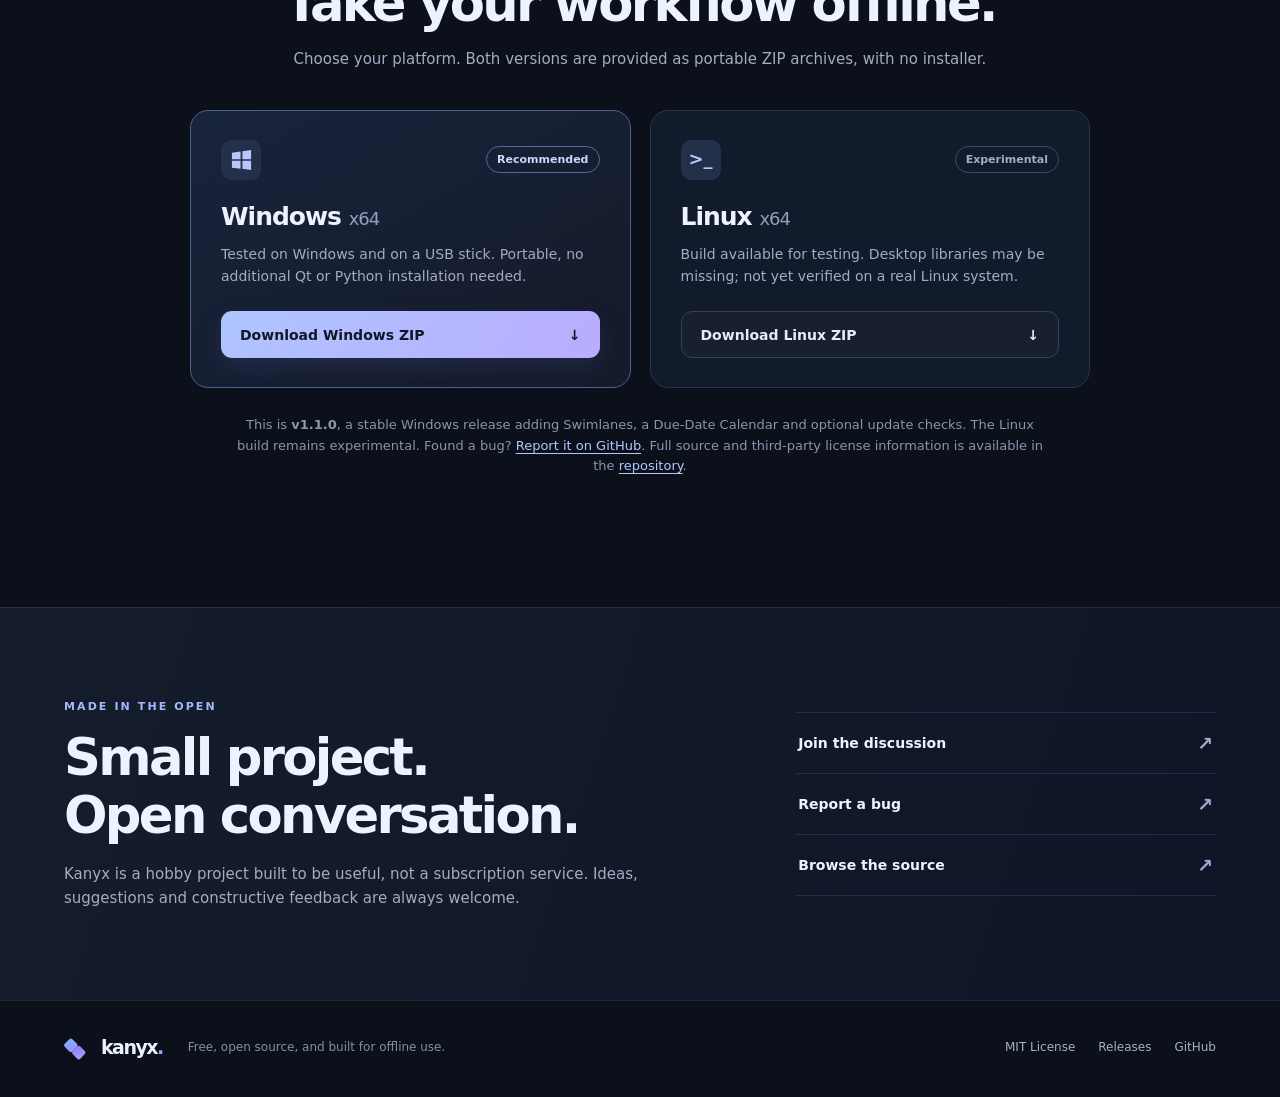
==== commit 11be302a: "docs: announce Kanyx v1.1.0" ====
--- a/docs/index.html
+++ b/docs/index.html
@@ -29,9 +29,9 @@
     "description":"A free, offline-first, portable Kanban board for task management.",
     "applicationCategory":"ProductivityApplication",
     "operatingSystem":"Windows, Linux (experimental)",
-    "softwareVersion":"1.0.2",
+    "softwareVersion":"1.1.0",
     "license":"https://github.com/zehnzwanzig/kanyx/blob/main/LICENSE",
-    "downloadUrl":"https://github.com/zehnzwanzig/kanyx/releases/tag/v1.0.2",
+    "downloadUrl":"https://github.com/zehnzwanzig/kanyx/releases/tag/v1.1.0",
     "image":"https://zehnzwanzig.github.io/kanyx/site-assets/kanyx_smc.png",
     "offers":{"@type":"Offer","price":"0","priceCurrency":"USD"}
   }</script>
@@ -64,10 +64,10 @@
         <h1 id="hero-title">Get organized.<br><span class="accent-gradient">Stay independent.</span></h1>
         <p class="hero-description">A simple Kanban board that lives on your computer, not in someone else's cloud. Plan projects, move tasks, and get things done — your way.</p>
         <div class="hero-buttons">
-          <a class="button button-primary" href="https://github.com/zehnzwanzig/kanyx/releases/download/v1.0.2/Kanyx-v1.0.2-windows-x64.zip"><svg viewBox="0 0 24 24" aria-hidden="true"><path d="M12 3v12m0 0 4-4m-4 4-4-4M4 17v3h16v-3"/></svg> Download for Windows</a>
-          <a class="button button-outline" href="https://github.com/zehnzwanzig/kanyx/releases/tag/v1.0.2">View release <span aria-hidden="true">↗</span></a>
+          <a class="button button-primary" href="https://github.com/zehnzwanzig/kanyx/releases/download/v1.1.0/Kanyx-v1.1.0-windows-x64.zip"><svg viewBox="0 0 24 24" aria-hidden="true"><path d="M12 3v12m0 0 4-4m-4 4-4-4M4 17v3h16v-3"/></svg> Download for Windows</a>
+          <a class="button button-outline" href="https://github.com/zehnzwanzig/kanyx/releases/tag/v1.1.0">View release <span aria-hidden="true">↗</span></a>
         </div>
-        <p class="version-line"><span>v1.0.2</span><span class="separator" aria-hidden="true">·</span>Free forever<span class="separator" aria-hidden="true">·</span>No account required</p>
+        <p class="version-line"><span>v1.1.0</span><span class="separator" aria-hidden="true">·</span>Free forever<span class="separator" aria-hidden="true">·</span>No account required</p>
       </div>
       <div class="hero-visual">
         <div class="screenshot-frame">
@@ -112,10 +112,10 @@
     <section id="download" class="section container download-section" aria-labelledby="download-title">
       <div class="download-heading"><span class="section-tag">GET STARTED</span><h2 id="download-title">Take your workflow offline.</h2><p>Choose your platform. Both versions are provided as portable ZIP archives, with no installer.</p></div>
       <div class="download-grid">
-        <article class="download-card featured"><div class="platform-head"><div class="platform-icon" aria-hidden="true"><svg viewBox="0 0 24 24"><path d="m2 5 9-1.25v8H2zm11-1.6L22 2v9.75h-9zm-11 10H11v8.3L2 20.5zm11 0h9V23l-9-1.3z"/></svg></div><span class="platform-status">Recommended</span></div><h3>Windows <span>x64</span></h3><p>Tested on Windows and on a USB stick. Portable, no additional Qt or Python installation needed.</p><a class="button button-primary full-button" href="https://github.com/zehnzwanzig/kanyx/releases/download/v1.0.2/Kanyx-v1.0.2-windows-x64.zip">Download Windows ZIP <span aria-hidden="true">↓</span></a></article>
-        <article class="download-card"><div class="platform-head"><div class="platform-icon" aria-hidden="true">&gt;_</div><span class="platform-status muted">Experimental</span></div><h3>Linux <span>x64</span></h3><p>Build available for testing. Desktop libraries may be missing; not yet verified on a real Linux system.</p><a class="button button-outline full-button" href="https://github.com/zehnzwanzig/kanyx/releases/download/v1.0.2/Kanyx-v1.0.2-linux-x64-experimental.zip">Download Linux ZIP <span aria-hidden="true">↓</span></a></article>
+        <article class="download-card featured"><div class="platform-head"><div class="platform-icon" aria-hidden="true"><svg viewBox="0 0 24 24"><path d="m2 5 9-1.25v8H2zm11-1.6L22 2v9.75h-9zm-11 10H11v8.3L2 20.5zm11 0h9V23l-9-1.3z"/></svg></div><span class="platform-status">Recommended</span></div><h3>Windows <span>x64</span></h3><p>Tested on Windows and on a USB stick. Portable, no additional Qt or Python installation needed.</p><a class="button button-primary full-button" href="https://github.com/zehnzwanzig/kanyx/releases/download/v1.1.0/Kanyx-v1.1.0-windows-x64.zip">Download Windows ZIP <span aria-hidden="true">↓</span></a></article>
+        <article class="download-card"><div class="platform-head"><div class="platform-icon" aria-hidden="true">&gt;_</div><span class="platform-status muted">Experimental</span></div><h3>Linux <span>x64</span></h3><p>Build available for testing. Desktop libraries may be missing; not yet verified on a real Linux system.</p><a class="button button-outline full-button" href="https://github.com/zehnzwanzig/kanyx/releases/download/v1.1.0/Kanyx-v1.1.0-linux-x64-experimental.zip">Download Linux ZIP <span aria-hidden="true">↓</span></a></article>
       </div>
-      <p class="download-note">This is <strong>v1.0.2</strong>, a stability and attachment-handling update. The Linux build remains experimental. Now with 13 languages, safer card saves, and clearer attachment deletion options. Found a bug? <a href="https://github.com/zehnzwanzig/kanyx/issues/new/choose">Report it on GitHub</a>. Full source and third-party license information is available in the <a href="https://github.com/zehnzwanzig/kanyx">repository</a>.</p>
+      <p class="download-note">This is <strong>v1.1.0</strong>, a stable Windows release adding Swimlanes, a Due-Date Calendar and optional update checks. The Linux build remains experimental. Found a bug? <a href="https://github.com/zehnzwanzig/kanyx/issues/new/choose">Report it on GitHub</a>. Full source and third-party license information is available in the <a href="https://github.com/zehnzwanzig/kanyx">repository</a>.</p>
     </section>
 
     <section class="community-section"><div class="container community-inner"><div><span class="section-tag">MADE IN THE OPEN</span><h2>Small project.<br>Open conversation.</h2><p>Kanyx is a hobby project built to be useful, not a subscription service. Ideas, suggestions and constructive feedback are always welcome.</p></div><div class="community-links"><a href="https://github.com/zehnzwanzig/kanyx/discussions">Join the discussion <span aria-hidden="true">↗</span></a><a href="https://github.com/zehnzwanzig/kanyx/issues/new/choose">Report a bug <span aria-hidden="true">↗</span></a><a href="https://github.com/zehnzwanzig/kanyx">Browse the source <span aria-hidden="true">↗</span></a></div></div></section>
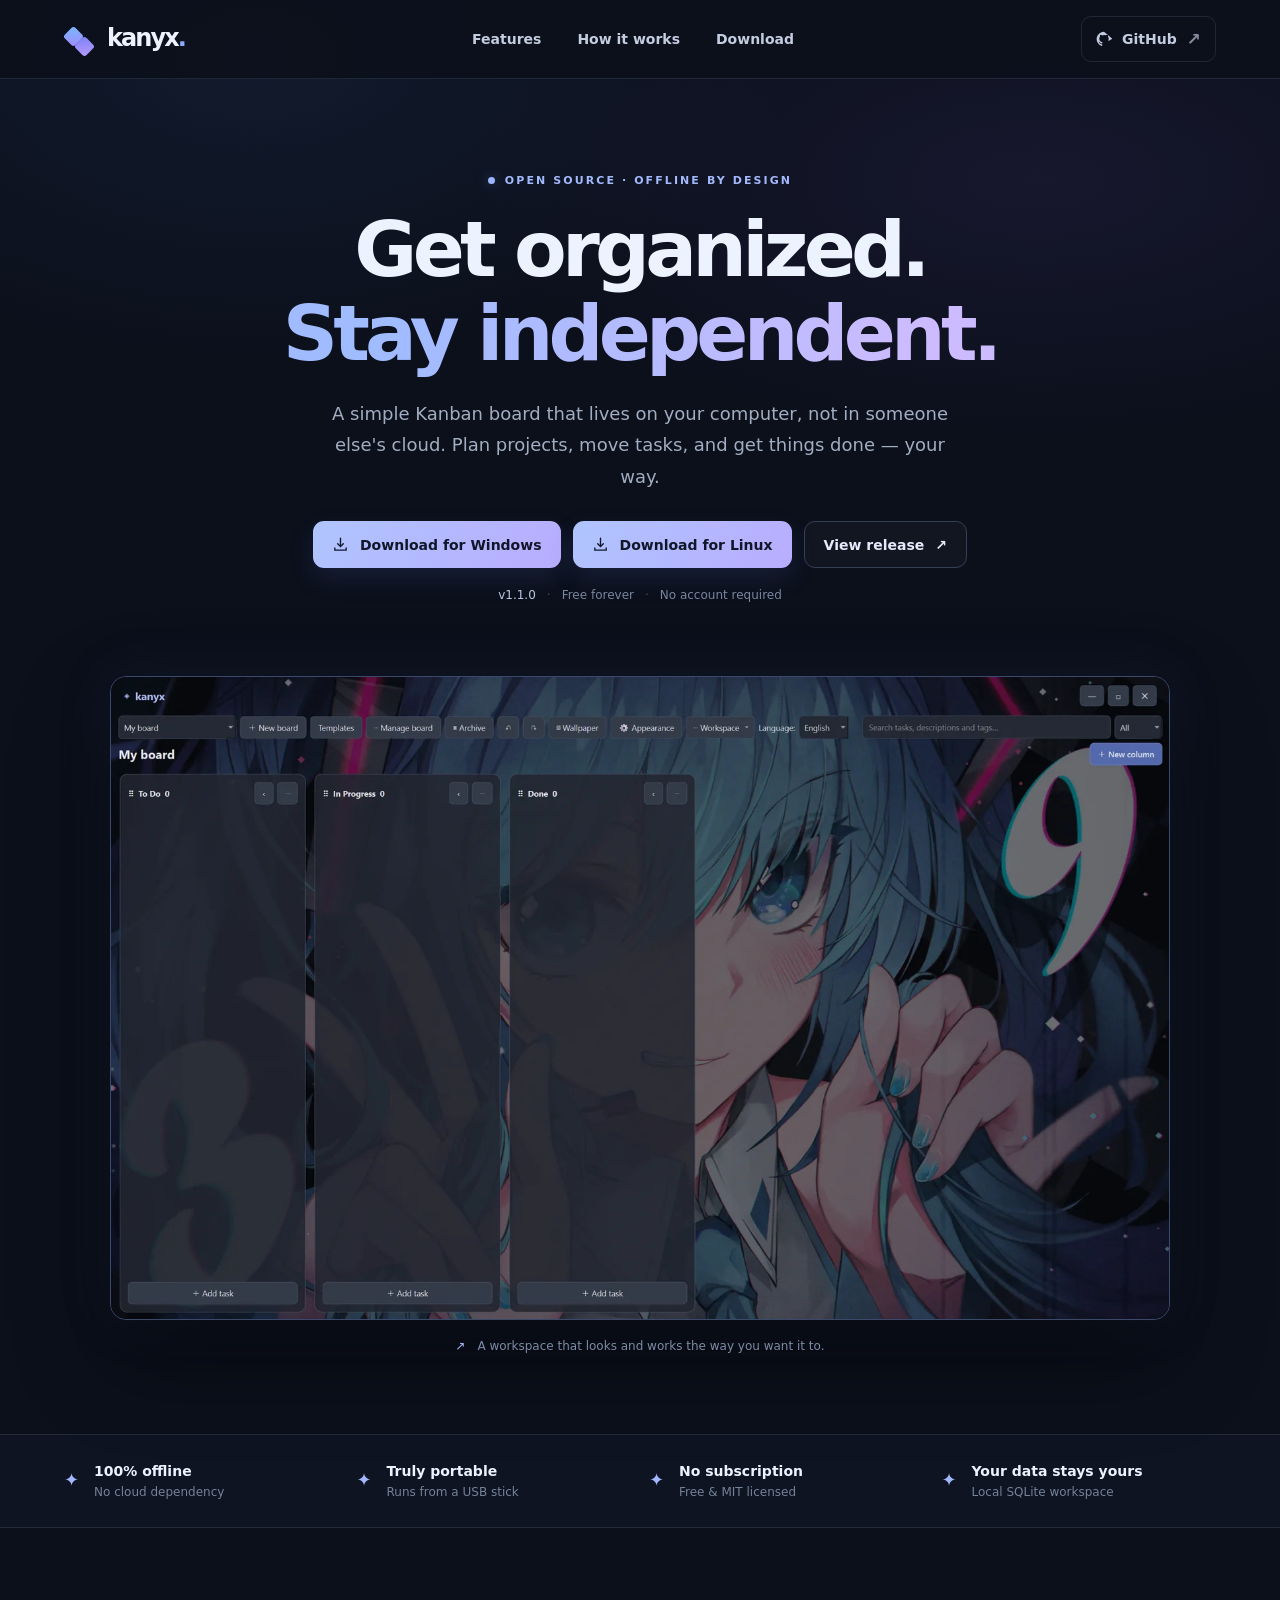
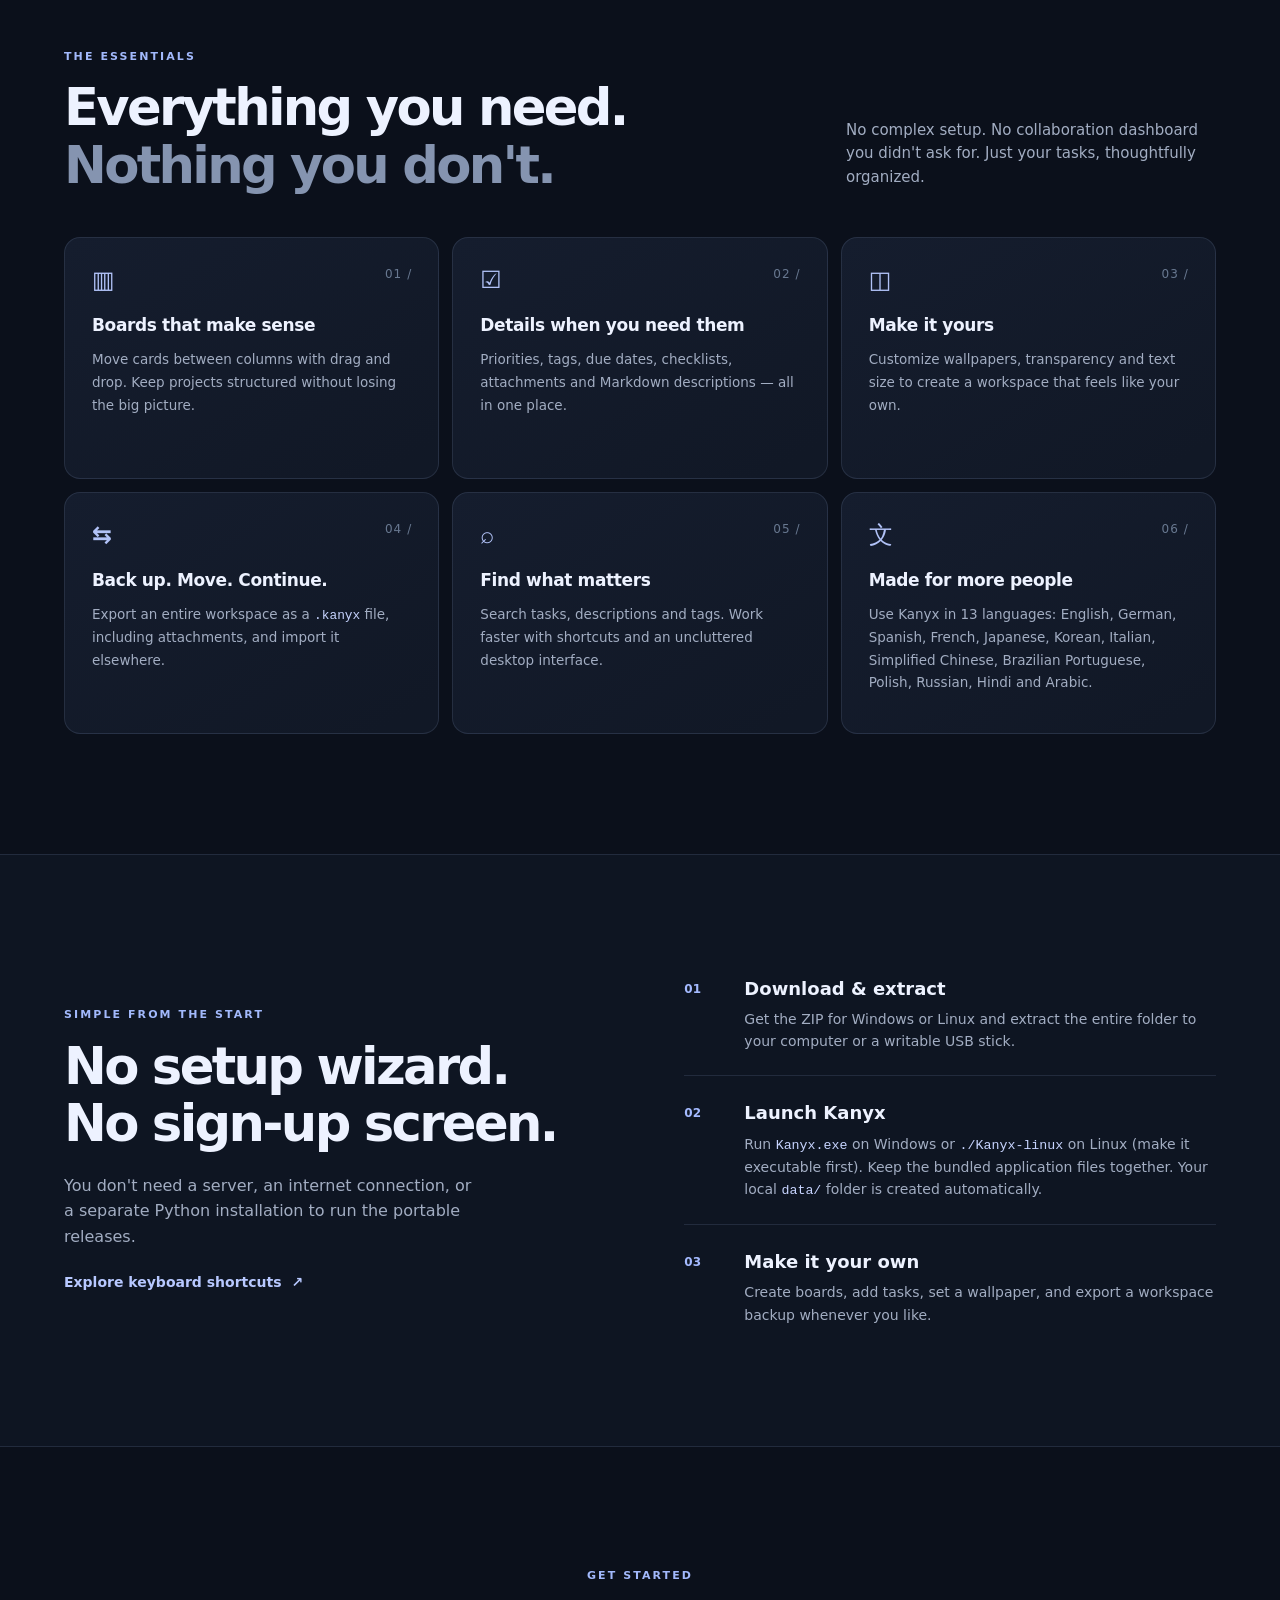
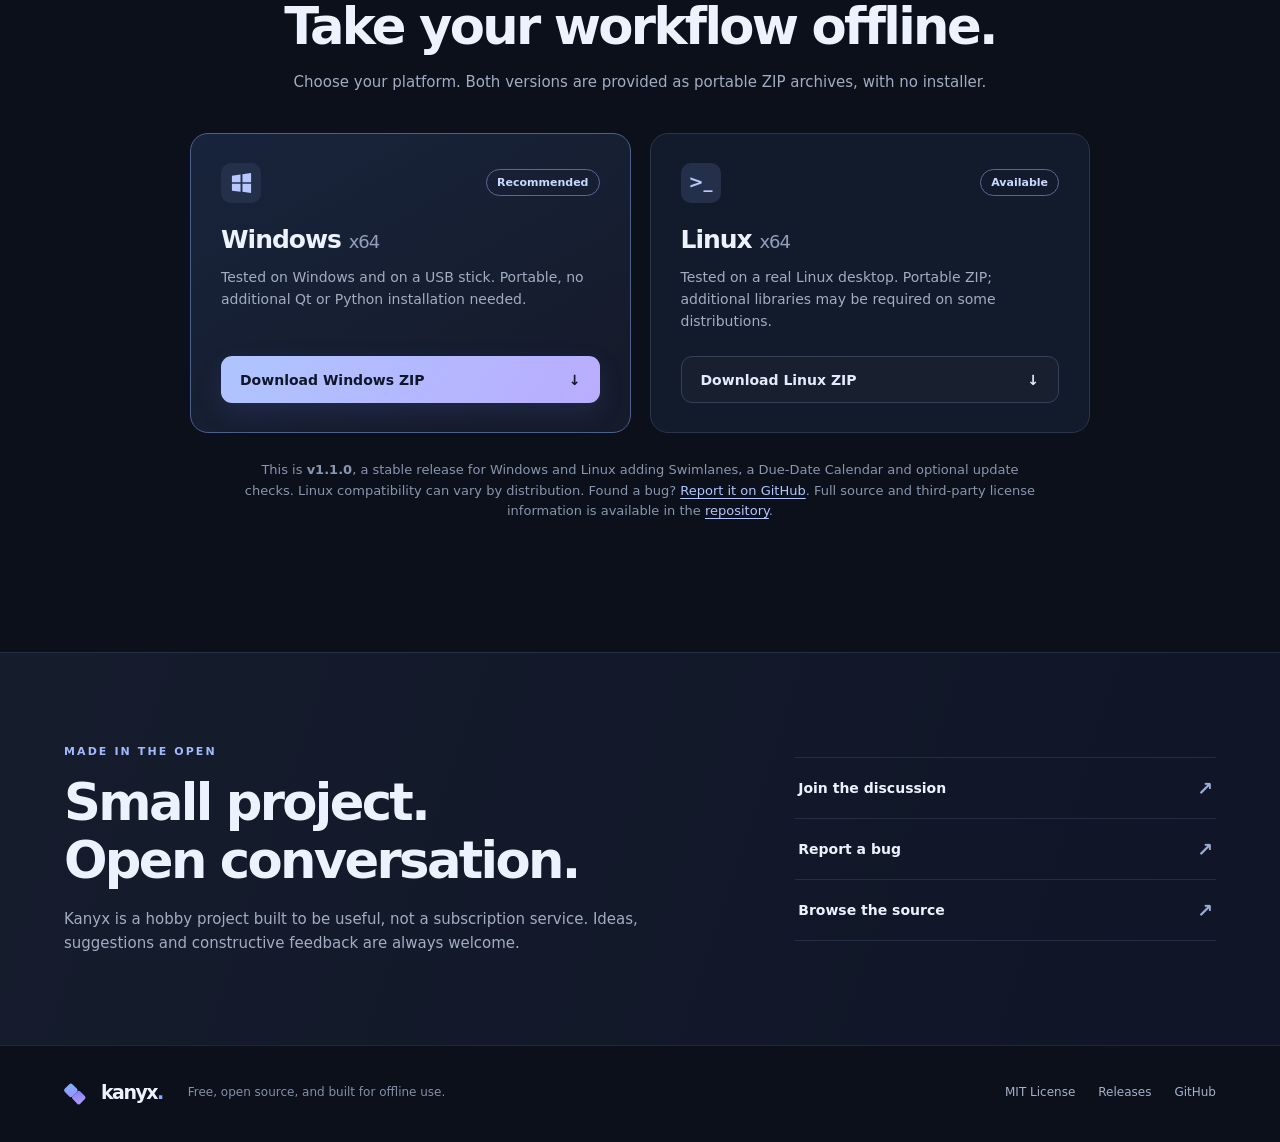
==== commit 5f2247cd: "docs: promote Linux build and add download button" ====
--- a/docs/index.html
+++ b/docs/index.html
@@ -4,7 +4,7 @@
   <meta charset="utf-8">
   <meta name="viewport" content="width=device-width, initial-scale=1">
   <meta name="theme-color" content="#0b101b">
-  <meta name="description" content="Kanyx is a free, open-source Kanban desktop app. Organize tasks, checklists and boards completely offline. Portable Windows download and experimental Linux build.">
+  <meta name="description" content="Kanyx is a free, open-source Kanban desktop app. Organize tasks, checklists and boards completely offline. Portable downloads for Windows and Linux.">
   <meta name="robots" content="index, follow">
   <link rel="canonical" href="https://zehnzwanzig.github.io/kanyx/">
   <link rel="icon" href="site-assets/favicon.svg" type="image/svg+xml">
@@ -13,7 +13,7 @@
   <meta property="og:type" content="website">
   <meta property="og:site_name" content="Kanyx">
   <meta property="og:title" content="Kanyx — A portable offline Kanban board">
-  <meta property="og:description" content="Your boards. Your files. Your space. Free and open-source task management for Windows, with an experimental Linux build.">
+  <meta property="og:description" content="Your boards. Your files. Your space. Free and open-source task management for Windows and Linux.">
   <meta property="og:url" content="https://zehnzwanzig.github.io/kanyx/">
   <meta property="og:image" content="https://zehnzwanzig.github.io/kanyx/site-assets/kanyx_smc.png">
   <meta property="og:image:alt" content="Kanyx desktop Kanban board with three translucent columns and a custom wallpaper">
@@ -28,7 +28,7 @@
     "url":"https://zehnzwanzig.github.io/kanyx/",
     "description":"A free, offline-first, portable Kanban board for task management.",
     "applicationCategory":"ProductivityApplication",
-    "operatingSystem":"Windows, Linux (experimental)",
+    "operatingSystem":"Windows, Linux",
     "softwareVersion":"1.1.0",
     "license":"https://github.com/zehnzwanzig/kanyx/blob/main/LICENSE",
     "downloadUrl":"https://github.com/zehnzwanzig/kanyx/releases/tag/v1.1.0",
@@ -51,7 +51,7 @@
         <a href="#download">Download</a>
       </nav>
       <a class="header-github" href="https://github.com/zehnzwanzig/kanyx" target="_blank" rel="noopener noreferrer" aria-label="View Kanyx on GitHub (opens in a new tab)">
-        <svg viewBox="0 0 24 24" aria-hidden="true"><path d="M12 .95a11.05 11.05 0 0 0-3.49 21.54c.55.1.76-.23.76-.53v-2.1c-3.08.67-3.73-1.31-3.73-1.31-.5-1.27-1.23-1.6-1.23-1.6-1-.68.08-.67.08-.67 1.1.08 1.68 1.14 1.68 1.14.98 1.67 2.57 1.19 3.2.91.1-.71.38-1.19.69-1.46-2.46-.28-5.04-1.23-5.04-5.46 0-1.21.43-2.2 1.14-2.98-.11-.28-.49-1.41.11-2.93 0 0 .93-.3 3.04 1.14A10.6 10.6 0 0 1 12 6.16c.94 0 1.88.13 2.76.37 2.11-1.44 3.03-1.14 3.03-1.14.6 1.52.22 2.65.11 2.93.71.78 1.14 1.77 1.14 2.98 0 4.24-2.58 5.17-5.05 5.45.39.34.74 1.01.74 2.04v3.17c0 .3.2.64.77.53A11.05 11.05 0 0 0 12 .95Z"/></svg>
+        <svg viewBox="0 0 24 24" aria-hidden="true"><path d="M12 .95a11.05 11.05 0 0 0-3.49 21.54c.55.1.76-.23.76-.53v-2.1c-3.08.67-3.73-1.31-3.73-1.31-.5-1.27-1.23-1.6-1.23-1.6-1-.68.08-.67.08-.67 1.1.08 1.68 1.14 1.68 1.14.98 1.67 2.57 1.19 3.2.91.1-.71.38-1.19.69-1.46-2.46-.28-5.04-1.23-5.04-5.46 0-1.21.43-2.2 1.14-2.98-.11-.28-.49-1.41.11-2.93 0 0 .93-.3 3.04 1.14A10.6 10.6 0 0 1 12 6.16c.94 0 1.88.13 2.76.37 2.11-1.44 3.03-1.14 3.03-1.14.6 1.52.22 2.65.11 2.93.71.78 1.14 1.77 1.14 2.98 0 4.24-2.58 5.17 5.45.39.34.74 1.01.74 2.04v3.17c0 .3.2.64.77.53A11.05 11.05 0 0 0 12 .95Z"/></svg>
         <span>GitHub</span><span class="external-arrow" aria-hidden="true">↗</span>
       </a>
     </div>
@@ -65,6 +65,7 @@
         <p class="hero-description">A simple Kanban board that lives on your computer, not in someone else's cloud. Plan projects, move tasks, and get things done — your way.</p>
         <div class="hero-buttons">
           <a class="button button-primary" href="https://github.com/zehnzwanzig/kanyx/releases/download/v1.1.0/Kanyx-v1.1.0-windows-x64.zip"><svg viewBox="0 0 24 24" aria-hidden="true"><path d="M12 3v12m0 0 4-4m-4 4-4-4M4 17v3h16v-3"/></svg> Download for Windows</a>
+          <a class="button button-primary" href="https://github.com/zehnzwanzig/kanyx/releases/download/v1.1.0/Kanyx-v1.1.0-linux-x64-experimental.zip"><svg viewBox="0 0 24 24" aria-hidden="true"><path d="M12 3v12m0 0 4-4m-4 4-4-4M4 17v3h16v-3"/></svg> Download for Linux</a>
           <a class="button button-outline" href="https://github.com/zehnzwanzig/kanyx/releases/tag/v1.1.0">View release <span aria-hidden="true">↗</span></a>
         </div>
         <p class="version-line"><span>v1.1.0</span><span class="separator" aria-hidden="true">·</span>Free forever<span class="separator" aria-hidden="true">·</span>No account required</p>
@@ -100,10 +101,10 @@
 
     <section id="how-it-works" class="section steps-section" aria-labelledby="steps-title">
       <div class="container steps-layout">
-        <div><span class="section-tag">SIMPLE FROM THE START</span><h2 id="steps-title">No setup wizard.<br>No sign-up screen.</h2><p class="section-description">You don't need a server, an internet connection, or a separate Python installation to run the Windows release.</p><a class="inline-link" href="https://github.com/zehnzwanzig/kanyx/blob/main/docs/KEYBOARD_SHORTCUTS.md">Explore keyboard shortcuts <span aria-hidden="true">↗</span></a></div>
+        <div><span class="section-tag">SIMPLE FROM THE START</span><h2 id="steps-title">No setup wizard.<br>No sign-up screen.</h2><p class="section-description">You don't need a server, an internet connection, or a separate Python installation to run the portable releases.</p><a class="inline-link" href="https://github.com/zehnzwanzig/kanyx/blob/main/docs/KEYBOARD_SHORTCUTS.md">Explore keyboard shortcuts <span aria-hidden="true">↗</span></a></div>
         <div class="steps">
-          <div><span>01</span><div><h3>Download & extract</h3><p>Get the Windows ZIP and extract the entire folder to your computer or a writable USB stick.</p></div></div>
-          <div><span>02</span><div><h3>Open Kanyx.exe</h3><p>Keep <code>_internal/</code> beside the executable. Your local <code>data/</code> folder is created automatically.</p></div></div>
+          <div><span>01</span><div><h3>Download & extract</h3><p>Get the ZIP for Windows or Linux and extract the entire folder to your computer or a writable USB stick.</p></div></div>
+          <div><span>02</span><div><h3>Launch Kanyx</h3><p>Run <code>Kanyx.exe</code> on Windows or <code>./Kanyx-linux</code> on Linux (make it executable first). Keep the bundled application files together. Your local <code>data/</code> folder is created automatically.</p></div></div>
           <div><span>03</span><div><h3>Make it your own</h3><p>Create boards, add tasks, set a wallpaper, and export a workspace backup whenever you like.</p></div></div>
         </div>
       </div>
@@ -113,9 +114,9 @@
       <div class="download-heading"><span class="section-tag">GET STARTED</span><h2 id="download-title">Take your workflow offline.</h2><p>Choose your platform. Both versions are provided as portable ZIP archives, with no installer.</p></div>
       <div class="download-grid">
         <article class="download-card featured"><div class="platform-head"><div class="platform-icon" aria-hidden="true"><svg viewBox="0 0 24 24"><path d="m2 5 9-1.25v8H2zm11-1.6L22 2v9.75h-9zm-11 10H11v8.3L2 20.5zm11 0h9V23l-9-1.3z"/></svg></div><span class="platform-status">Recommended</span></div><h3>Windows <span>x64</span></h3><p>Tested on Windows and on a USB stick. Portable, no additional Qt or Python installation needed.</p><a class="button button-primary full-button" href="https://github.com/zehnzwanzig/kanyx/releases/download/v1.1.0/Kanyx-v1.1.0-windows-x64.zip">Download Windows ZIP <span aria-hidden="true">↓</span></a></article>
-        <article class="download-card"><div class="platform-head"><div class="platform-icon" aria-hidden="true">&gt;_</div><span class="platform-status muted">Experimental</span></div><h3>Linux <span>x64</span></h3><p>Build available for testing. Desktop libraries may be missing; not yet verified on a real Linux system.</p><a class="button button-outline full-button" href="https://github.com/zehnzwanzig/kanyx/releases/download/v1.1.0/Kanyx-v1.1.0-linux-x64-experimental.zip">Download Linux ZIP <span aria-hidden="true">↓</span></a></article>
+        <article class="download-card"><div class="platform-head"><div class="platform-icon" aria-hidden="true">&gt;_</div><span class="platform-status">Available</span></div><h3>Linux <span>x64</span></h3><p>Tested on a real Linux desktop. Portable ZIP; additional libraries may be required on some distributions.</p><a class="button button-outline full-button" href="https://github.com/zehnzwanzig/kanyx/releases/download/v1.1.0/Kanyx-v1.1.0-linux-x64-experimental.zip">Download Linux ZIP <span aria-hidden="true">↓</span></a></article>
       </div>
-      <p class="download-note">This is <strong>v1.1.0</strong>, a stable Windows release adding Swimlanes, a Due-Date Calendar and optional update checks. The Linux build remains experimental. Found a bug? <a href="https://github.com/zehnzwanzig/kanyx/issues/new/choose">Report it on GitHub</a>. Full source and third-party license information is available in the <a href="https://github.com/zehnzwanzig/kanyx">repository</a>.</p>
+      <p class="download-note">This is <strong>v1.1.0</strong>, a stable release for Windows and Linux adding Swimlanes, a Due-Date Calendar and optional update checks. Linux compatibility can vary by distribution. Found a bug? <a href="https://github.com/zehnzwanzig/kanyx/issues/new/choose">Report it on GitHub</a>. Full source and third-party license information is available in the <a href="https://github.com/zehnzwanzig/kanyx">repository</a>.</p>
     </section>
 
     <section class="community-section"><div class="container community-inner"><div><span class="section-tag">MADE IN THE OPEN</span><h2>Small project.<br>Open conversation.</h2><p>Kanyx is a hobby project built to be useful, not a subscription service. Ideas, suggestions and constructive feedback are always welcome.</p></div><div class="community-links"><a href="https://github.com/zehnzwanzig/kanyx/discussions">Join the discussion <span aria-hidden="true">↗</span></a><a href="https://github.com/zehnzwanzig/kanyx/issues/new/choose">Report a bug <span aria-hidden="true">↗</span></a><a href="https://github.com/zehnzwanzig/kanyx">Browse the source <span aria-hidden="true">↗</span></a></div></div></section>
